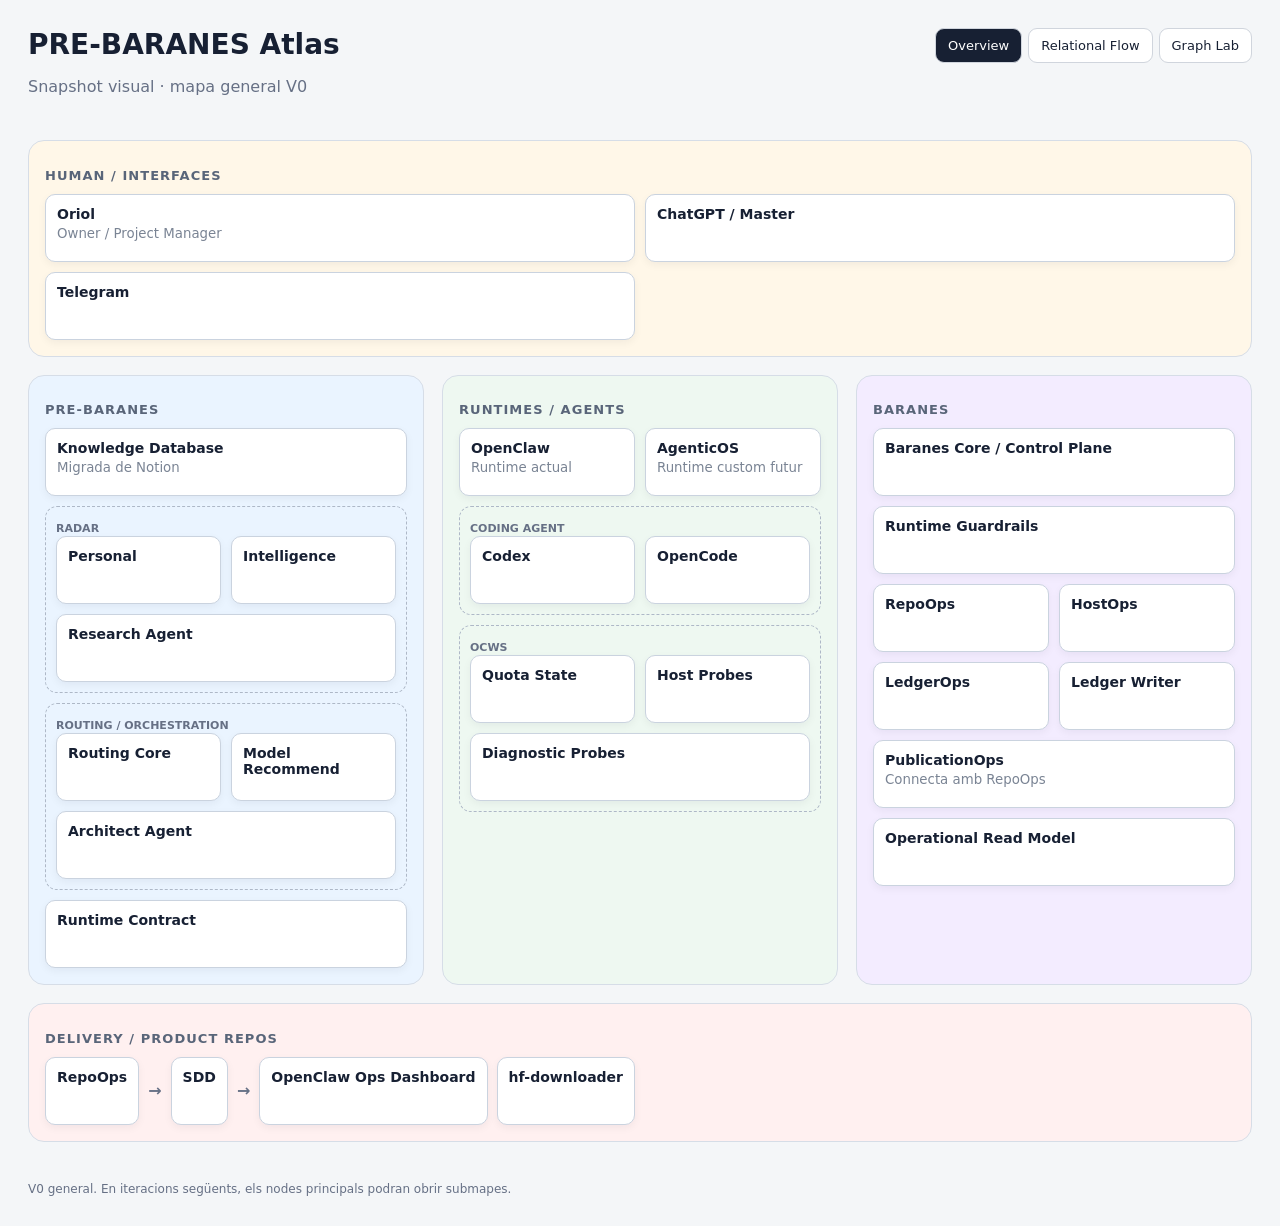
==== index.html @ bff76879 "Add Graph Lab navigation button" ====
<!doctype html><html lang="ca"><head><meta charset="utf-8"><meta name="viewport" content="width=device-width,initial-scale=1"><title>PRE-BARANES Atlas</title><style>body{margin:0;background:#f4f6f8;color:#172033;font-family:system-ui,-apple-system,Segoe UI,sans-serif}header,main,footer{max-width:1400px;margin:auto}header{padding:28px 28px 12px;display:flex;justify-content:space-between;gap:16px}h1{margin:0;font-size:28px}header p,footer{color:#667085}.nav a{display:inline-block;padding:9px 12px;border:1px solid #d0d5dd;border-radius:9px;text-decoration:none;color:#172033;background:#fff;font-size:13px;margin-left:6px}.nav .active{background:#172033;color:#fff}.map{padding:16px 28px 40px;display:grid;grid-template-columns:1fr 1fr 1fr;gap:18px;min-width:1100px}.zone{border:1px solid #d6dde7;border-radius:16px;padding:16px;background:#fff}.zone h2{font-size:13px;letter-spacing:.08em;color:#596579}.human,.products{grid-column:1/4}.pre{background:#eaf4ff}.runtime{background:#eef8f1}.baranes{background:#f3ecff}.human{background:#fff7e8}.products{background:#fff0f0}.grid{display:grid;grid-template-columns:repeat(2,1fr);gap:10px}.node{background:#fff;border:1px solid #cad3df;border-radius:10px;padding:11px;min-height:44px;box-shadow:0 3px 9px #1018280d}.node b{display:block;font-size:14px}.node small{display:block;color:#7a8494;margin-top:4px}.wide{grid-column:1/3}.group{border:1px dashed #aeb8c7;border-radius:12px;padding:10px}.group>strong{font-size:11px;color:#667085;text-transform:uppercase}.flow{display:flex;gap:9px;align-items:center;flex-wrap:wrap}.arrow{color:#667085;font-weight:700}footer{padding:0 28px 30px;font-size:12px}@media(max-width:1150px){main{overflow-x:auto}}</style></head><body><header><div><h1>PRE-BARANES Atlas</h1><p>Snapshot visual · mapa general V0</p></div><div class="nav"><a class="active" href="index.html">Overview</a><a href="flow.html">Relational Flow</a><a href="react-flow-test.html">Graph Lab</a></div></header><main><section class="map"><div class="zone human"><h2>HUMAN / INTERFACES</h2><div class="grid"><div class="node"><b>Oriol</b><small>Owner / Project Manager</small></div><div class="node"><b>ChatGPT / Master</b></div><div class="node"><b>Telegram</b></div></div></div><div class="zone pre"><h2>PRE-BARANES</h2><div class="grid"><div class="node wide"><b>Knowledge Database</b><small>Migrada de Notion</small></div><div class="group wide"><strong>Radar</strong><div class="grid"><div class="node"><b>Personal</b></div><div class="node"><b>Intelligence</b></div><div class="node wide"><b>Research Agent</b></div></div></div><div class="group wide"><strong>Routing / Orchestration</strong><div class="grid"><div class="node"><b>Routing Core</b></div><div class="node"><b>Model Recommend</b></div><div class="node wide"><b>Architect Agent</b></div></div></div><div class="node wide"><b>Runtime Contract</b></div></div></div><div class="zone runtime"><h2>RUNTIMES / AGENTS</h2><div class="grid"><div class="node"><b>OpenClaw</b><small>Runtime actual</small></div><div class="node"><b>AgenticOS</b><small>Runtime custom futur</small></div><div class="group wide"><strong>Coding Agent</strong><div class="grid"><div class="node"><b>Codex</b></div><div class="node"><b>OpenCode</b></div></div></div><div class="group wide"><strong>OCWS</strong><div class="grid"><div class="node"><b>Quota State</b></div><div class="node"><b>Host Probes</b></div><div class="node wide"><b>Diagnostic Probes</b></div></div></div></div></div><div class="zone baranes"><h2>BARANES</h2><div class="grid"><div class="node wide"><b>Baranes Core / Control Plane</b></div><div class="node wide"><b>Runtime Guardrails</b></div><div class="node"><b>RepoOps</b></div><div class="node"><b>HostOps</b></div><div class="node"><b>LedgerOps</b></div><div class="node"><b>Ledger Writer</b></div><div class="node wide"><b>PublicationOps</b><small>Connecta amb RepoOps</small></div><div class="node wide"><b>Operational Read Model</b></div></div></div><div class="zone products"><h2>DELIVERY / PRODUCT REPOS</h2><div class="flow"><div class="node"><b>RepoOps</b></div><span class="arrow">→</span><div class="node"><b>SDD</b></div><span class="arrow">→</span><div class="node"><b>OpenClaw Ops Dashboard</b></div><div class="node"><b>hf-downloader</b></div></div></div></section></main><footer>V0 general. En iteracions següents, els nodes principals podran obrir submapes.</footer></body></html>
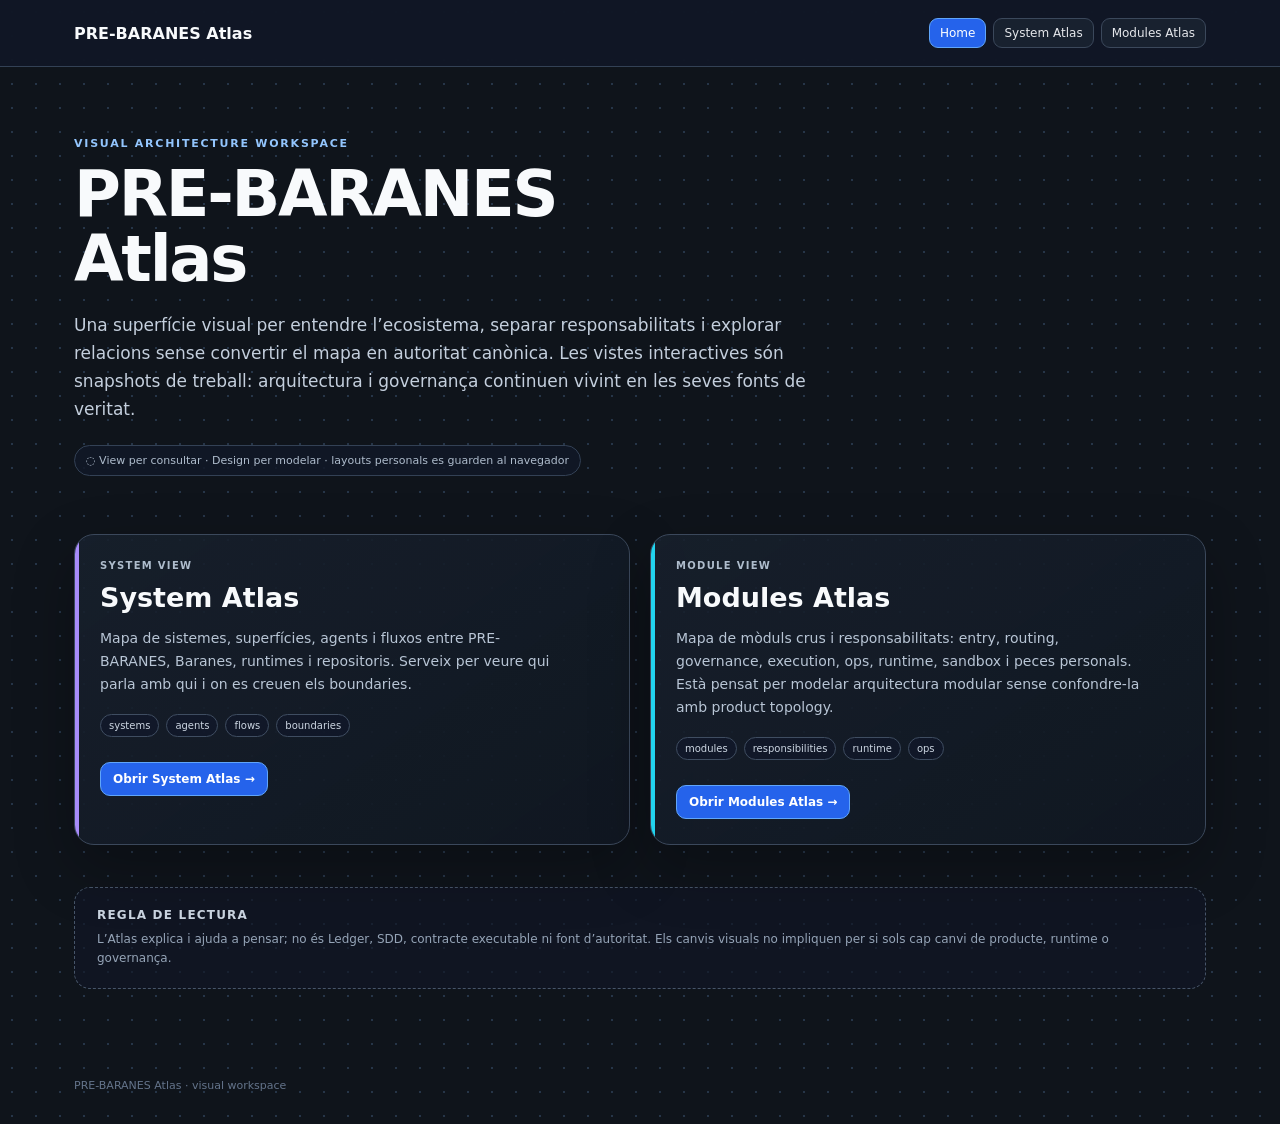
==== commit 22900e74: "Replace stale overview with Atlas landing" ====
--- a/index.html
+++ b/index.html
@@ -1 +1,29 @@
-<!doctype html><html lang="ca"><head><meta charset="utf-8"><meta name="viewport" content="width=device-width,initial-scale=1"><title>PRE-BARANES Atlas</title><style>body{margin:0;background:#f4f6f8;color:#172033;font-family:system-ui,-apple-system,Segoe UI,sans-serif}header,main,footer{max-width:1400px;margin:auto}header{padding:28px 28px 12px;display:flex;justify-content:space-between;gap:16px}h1{margin:0;font-size:28px}header p,footer{color:#667085}.nav a{display:inline-block;padding:9px 12px;border:1px solid #d0d5dd;border-radius:9px;text-decoration:none;color:#172033;background:#fff;font-size:13px;margin-left:6px}.nav .active{background:#172033;color:#fff}.map{padding:16px 28px 40px;display:grid;grid-template-columns:1fr 1fr 1fr;gap:18px;min-width:1100px}.zone{border:1px solid #d6dde7;border-radius:16px;padding:16px;background:#fff}.zone h2{font-size:13px;letter-spacing:.08em;color:#596579}.human,.products{grid-column:1/4}.pre{background:#eaf4ff}.runtime{background:#eef8f1}.baranes{background:#f3ecff}.human{background:#fff7e8}.products{background:#fff0f0}.grid{display:grid;grid-template-columns:repeat(2,1fr);gap:10px}.node{background:#fff;border:1px solid #cad3df;border-radius:10px;padding:11px;min-height:44px;box-shadow:0 3px 9px #1018280d}.node b{display:block;font-size:14px}.node small{display:block;color:#7a8494;margin-top:4px}.wide{grid-column:1/3}.group{border:1px dashed #aeb8c7;border-radius:12px;padding:10px}.group>strong{font-size:11px;color:#667085;text-transform:uppercase}.flow{display:flex;gap:9px;align-items:center;flex-wrap:wrap}.arrow{color:#667085;font-weight:700}footer{padding:0 28px 30px;font-size:12px}@media(max-width:1150px){main{overflow-x:auto}}</style></head><body><header><div><h1>PRE-BARANES Atlas</h1><p>Snapshot visual · mapa general V0</p></div><div class="nav"><a class="active" href="index.html">Overview</a><a href="flow.html">Relational Flow</a><a href="react-flow-test.html">Graph Lab</a></div></header><main><section class="map"><div class="zone human"><h2>HUMAN / INTERFACES</h2><div class="grid"><div class="node"><b>Oriol</b><small>Owner / Project Manager</small></div><div class="node"><b>ChatGPT / Master</b></div><div class="node"><b>Telegram</b></div></div></div><div class="zone pre"><h2>PRE-BARANES</h2><div class="grid"><div class="node wide"><b>Knowledge Database</b><small>Migrada de Notion</small></div><div class="group wide"><strong>Radar</strong><div class="grid"><div class="node"><b>Personal</b></div><div class="node"><b>Intelligence</b></div><div class="node wide"><b>Research Agent</b></div></div></div><div class="group wide"><strong>Routing / Orchestration</strong><div class="grid"><div class="node"><b>Routing Core</b></div><div class="node"><b>Model Recommend</b></div><div class="node wide"><b>Architect Agent</b></div></div></div><div class="node wide"><b>Runtime Contract</b></div></div></div><div class="zone runtime"><h2>RUNTIMES / AGENTS</h2><div class="grid"><div class="node"><b>OpenClaw</b><small>Runtime actual</small></div><div class="node"><b>AgenticOS</b><small>Runtime custom futur</small></div><div class="group wide"><strong>Coding Agent</strong><div class="grid"><div class="node"><b>Codex</b></div><div class="node"><b>OpenCode</b></div></div></div><div class="group wide"><strong>OCWS</strong><div class="grid"><div class="node"><b>Quota State</b></div><div class="node"><b>Host Probes</b></div><div class="node wide"><b>Diagnostic Probes</b></div></div></div></div></div><div class="zone baranes"><h2>BARANES</h2><div class="grid"><div class="node wide"><b>Baranes Core / Control Plane</b></div><div class="node wide"><b>Runtime Guardrails</b></div><div class="node"><b>RepoOps</b></div><div class="node"><b>HostOps</b></div><div class="node"><b>LedgerOps</b></div><div class="node"><b>Ledger Writer</b></div><div class="node wide"><b>PublicationOps</b><small>Connecta amb RepoOps</small></div><div class="node wide"><b>Operational Read Model</b></div></div></div><div class="zone products"><h2>DELIVERY / PRODUCT REPOS</h2><div class="flow"><div class="node"><b>RepoOps</b></div><span class="arrow">→</span><div class="node"><b>SDD</b></div><span class="arrow">→</span><div class="node"><b>OpenClaw Ops Dashboard</b></div><div class="node"><b>hf-downloader</b></div></div></div></section></main><footer>V0 general. En iteracions següents, els nodes principals podran obrir submapes.</footer></body></html>+<!doctype html>
+<html lang="ca">
+<head>
+<meta charset="utf-8">
+<meta name="viewport" content="width=device-width,initial-scale=1">
+<title>PRE-BARANES Atlas</title>
+<style>
+:root{color-scheme:dark;--bg:#0f141b;--panel:#111827;--line:#334155;--text:#f8fafc;--muted:#9fb0c4;--blue:#60a5fa;--cyan:#22d3ee;--violet:#a78bfa}
+*{box-sizing:border-box}html,body{margin:0;min-height:100%;background:var(--bg);color:var(--text);font-family:Inter,system-ui,-apple-system,Segoe UI,sans-serif}body{background-image:radial-gradient(#263548 1px,transparent 1px);background-size:24px 24px}
+.top{border-bottom:1px solid var(--line);background:#111827e8;backdrop-filter:blur(12px)}.topin{max-width:1180px;margin:auto;padding:18px 24px;display:flex;align-items:center;justify-content:space-between;gap:18px}.brand{font-size:16px;font-weight:800}.nav{display:flex;gap:7px;flex-wrap:wrap}.nav a{font-size:12px;text-decoration:none;color:#e5e7eb;background:#18212f;border:1px solid #3b485b;border-radius:9px;padding:7px 10px}.nav a.active{background:#2563eb;color:#fff;border-color:#60a5fa}
+main{max-width:1180px;margin:auto;padding:70px 24px 90px}.eyebrow{font-size:11px;letter-spacing:.16em;font-weight:800;color:#93c5fd}.hero h1{font-size:clamp(34px,6vw,64px);line-height:1.02;margin:12px 0 18px;letter-spacing:-.035em}.hero p{max-width:760px;font-size:17px;line-height:1.65;color:#c4cfdd;margin:0}.note{margin-top:22px;display:inline-flex;gap:8px;align-items:center;padding:8px 11px;border:1px solid #334155;border-radius:999px;background:#111827d9;color:#aebccc;font-size:11px}
+.views{display:grid;grid-template-columns:repeat(2,minmax(0,1fr));gap:20px;margin-top:58px}.card{position:relative;min-height:280px;padding:25px;border:1px solid #3b485b;border-radius:20px;background:linear-gradient(145deg,#17202ddd,#101721ee);box-shadow:0 22px 60px #0004;overflow:hidden}.card:before{content:"";position:absolute;inset:0 auto 0 0;width:4px;background:var(--accent)}.card.system{--accent:var(--violet)}.card.modules{--accent:var(--cyan)}.kind{font-size:10px;letter-spacing:.13em;font-weight:800;color:#aebccc}.card h2{font-size:27px;margin:11px 0 10px}.card p{font-size:14px;line-height:1.65;color:#b8c5d5;max-width:470px}.chips{display:flex;gap:7px;flex-wrap:wrap;margin-top:18px}.chip{font-size:10px;color:#cbd5e1;border:1px solid #3f4d61;border-radius:999px;padding:5px 8px;background:#0f172a99}.open{display:inline-block;margin-top:25px;padding:9px 12px;border-radius:10px;background:#2563eb;border:1px solid #60a5fa;color:#fff;text-decoration:none;font-size:12px;font-weight:750}
+.rule{margin-top:42px;padding:20px 22px;border:1px dashed #475569;border-radius:16px;background:#111827a8}.rule h3{font-size:12px;letter-spacing:.1em;text-transform:uppercase;margin:0 0 8px;color:#cbd5e1}.rule p{margin:0;color:#95a4b7;font-size:12px;line-height:1.6}
+footer{max-width:1180px;margin:auto;padding:0 24px 32px;color:#64748b;font-size:11px}@media(max-width:780px){.topin{align-items:flex-start;flex-direction:column}.views{grid-template-columns:1fr}main{padding-top:46px}}
+</style>
+</head>
+<body>
+<header class="top"><div class="topin"><div class="brand">PRE-BARANES Atlas</div><nav class="nav"><a class="active" href="./index.html">Home</a><a href="./react-flow-test.html">System Atlas</a><a href="./modules-atlas.html">Modules Atlas</a></nav></div></header>
+<main>
+<section class="hero"><div class="eyebrow">VISUAL ARCHITECTURE WORKSPACE</div><h1>PRE-BARANES<br>Atlas</h1><p>Una superfície visual per entendre l’ecosistema, separar responsabilitats i explorar relacions sense convertir el mapa en autoritat canònica. Les vistes interactives són snapshots de treball: arquitectura i governança continuen vivint en les seves fonts de veritat.</p><div class="note">◌ View per consultar · Design per modelar · layouts personals es guarden al navegador</div></section>
+<section class="views">
+<article class="card system"><div class="kind">SYSTEM VIEW</div><h2>System Atlas</h2><p>Mapa de sistemes, superfícies, agents i fluxos entre PRE-BARANES, Baranes, runtimes i repositoris. Serveix per veure qui parla amb qui i on es creuen els boundaries.</p><div class="chips"><span class="chip">systems</span><span class="chip">agents</span><span class="chip">flows</span><span class="chip">boundaries</span></div><a class="open" href="./react-flow-test.html">Obrir System Atlas →</a></article>
+<article class="card modules"><div class="kind">MODULE VIEW</div><h2>Modules Atlas</h2><p>Mapa de mòduls crus i responsabilitats: entry, routing, governance, execution, ops, runtime, sandbox i peces personals. Està pensat per modelar arquitectura modular sense confondre-la amb product topology.</p><div class="chips"><span class="chip">modules</span><span class="chip">responsibilities</span><span class="chip">runtime</span><span class="chip">ops</span></div><a class="open" href="./modules-atlas.html">Obrir Modules Atlas →</a></article>
+</section>
+<section class="rule"><h3>Regla de lectura</h3><p>L’Atlas explica i ajuda a pensar; no és Ledger, SDD, contracte executable ni font d’autoritat. Els canvis visuals no impliquen per si sols cap canvi de producte, runtime o governança.</p></section>
+</main>
+<footer>PRE-BARANES Atlas · visual workspace</footer>
+</body>
+</html>
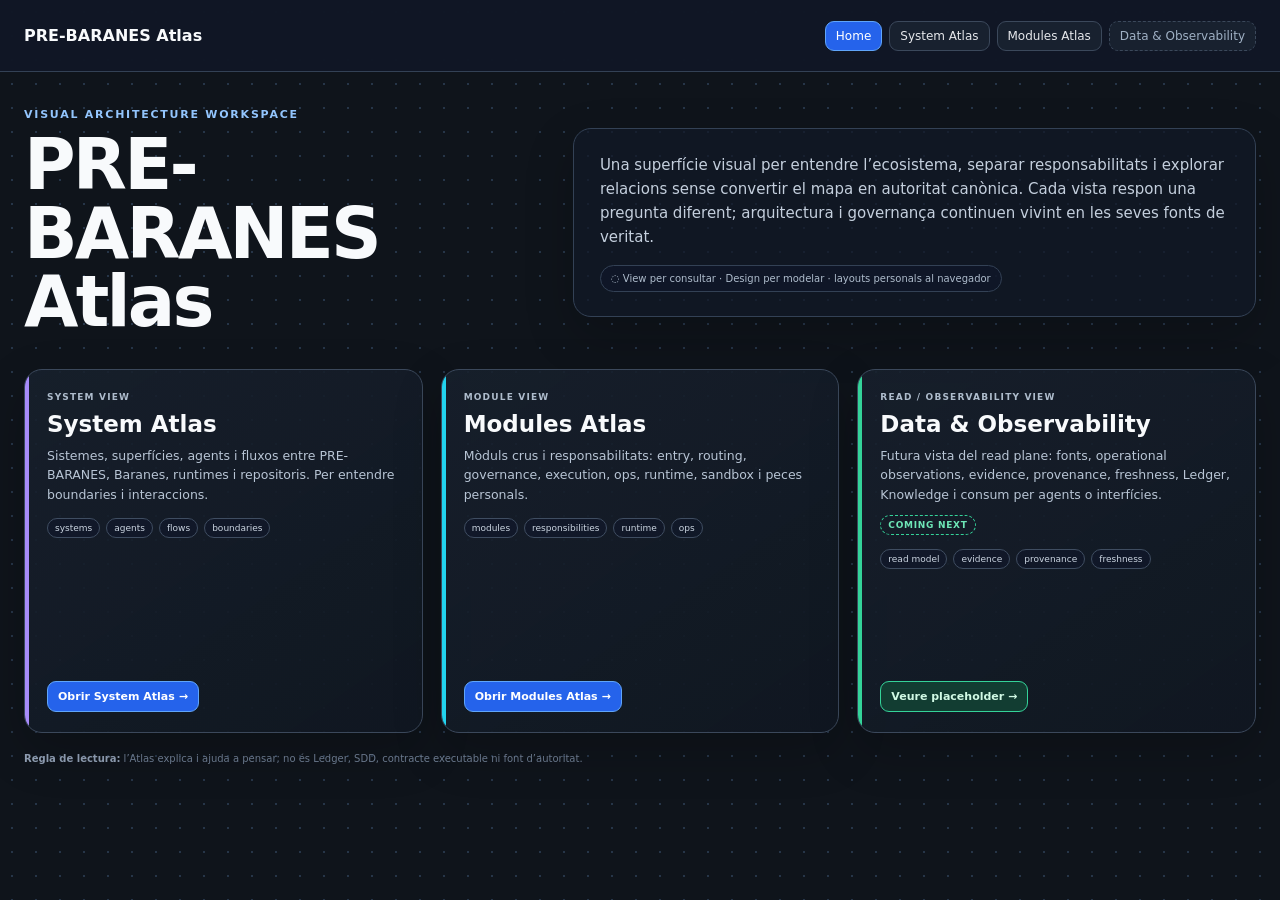
==== commit f3040fb4: "Compact Atlas home and add data observability placeholder" ====
--- a/index.html
+++ b/index.html
@@ -5,25 +5,25 @@
 <meta name="viewport" content="width=device-width,initial-scale=1">
 <title>PRE-BARANES Atlas</title>
 <style>
-:root{color-scheme:dark;--bg:#0f141b;--panel:#111827;--line:#334155;--text:#f8fafc;--muted:#9fb0c4;--blue:#60a5fa;--cyan:#22d3ee;--violet:#a78bfa}
+:root{color-scheme:dark;--bg:#0f141b;--line:#334155;--text:#f8fafc;--muted:#9fb0c4;--cyan:#22d3ee;--violet:#a78bfa;--green:#34d399}
 *{box-sizing:border-box}html,body{margin:0;min-height:100%;background:var(--bg);color:var(--text);font-family:Inter,system-ui,-apple-system,Segoe UI,sans-serif}body{background-image:radial-gradient(#263548 1px,transparent 1px);background-size:24px 24px}
-.top{border-bottom:1px solid var(--line);background:#111827e8;backdrop-filter:blur(12px)}.topin{max-width:1180px;margin:auto;padding:18px 24px;display:flex;align-items:center;justify-content:space-between;gap:18px}.brand{font-size:16px;font-weight:800}.nav{display:flex;gap:7px;flex-wrap:wrap}.nav a{font-size:12px;text-decoration:none;color:#e5e7eb;background:#18212f;border:1px solid #3b485b;border-radius:9px;padding:7px 10px}.nav a.active{background:#2563eb;color:#fff;border-color:#60a5fa}
-main{max-width:1180px;margin:auto;padding:70px 24px 90px}.eyebrow{font-size:11px;letter-spacing:.16em;font-weight:800;color:#93c5fd}.hero h1{font-size:clamp(34px,6vw,64px);line-height:1.02;margin:12px 0 18px;letter-spacing:-.035em}.hero p{max-width:760px;font-size:17px;line-height:1.65;color:#c4cfdd;margin:0}.note{margin-top:22px;display:inline-flex;gap:8px;align-items:center;padding:8px 11px;border:1px solid #334155;border-radius:999px;background:#111827d9;color:#aebccc;font-size:11px}
-.views{display:grid;grid-template-columns:repeat(2,minmax(0,1fr));gap:20px;margin-top:58px}.card{position:relative;min-height:280px;padding:25px;border:1px solid #3b485b;border-radius:20px;background:linear-gradient(145deg,#17202ddd,#101721ee);box-shadow:0 22px 60px #0004;overflow:hidden}.card:before{content:"";position:absolute;inset:0 auto 0 0;width:4px;background:var(--accent)}.card.system{--accent:var(--violet)}.card.modules{--accent:var(--cyan)}.kind{font-size:10px;letter-spacing:.13em;font-weight:800;color:#aebccc}.card h2{font-size:27px;margin:11px 0 10px}.card p{font-size:14px;line-height:1.65;color:#b8c5d5;max-width:470px}.chips{display:flex;gap:7px;flex-wrap:wrap;margin-top:18px}.chip{font-size:10px;color:#cbd5e1;border:1px solid #3f4d61;border-radius:999px;padding:5px 8px;background:#0f172a99}.open{display:inline-block;margin-top:25px;padding:9px 12px;border-radius:10px;background:#2563eb;border:1px solid #60a5fa;color:#fff;text-decoration:none;font-size:12px;font-weight:750}
-.rule{margin-top:42px;padding:20px 22px;border:1px dashed #475569;border-radius:16px;background:#111827a8}.rule h3{font-size:12px;letter-spacing:.1em;text-transform:uppercase;margin:0 0 8px;color:#cbd5e1}.rule p{margin:0;color:#95a4b7;font-size:12px;line-height:1.6}
-footer{max-width:1180px;margin:auto;padding:0 24px 32px;color:#64748b;font-size:11px}@media(max-width:780px){.topin{align-items:flex-start;flex-direction:column}.views{grid-template-columns:1fr}main{padding-top:46px}}
+.top{height:72px;border-bottom:1px solid var(--line);background:#111827e8;backdrop-filter:blur(12px)}.topin{max-width:1420px;height:100%;margin:auto;padding:0 24px;display:flex;align-items:center;justify-content:space-between;gap:18px}.brand{font-size:16px;font-weight:800}.nav{display:flex;gap:7px;flex-wrap:wrap}.nav a{font-size:12px;text-decoration:none;color:#e5e7eb;background:#18212f;border:1px solid #3b485b;border-radius:9px;padding:7px 10px}.nav a.active{background:#2563eb;color:#fff;border-color:#60a5fa}.nav a.future{border-style:dashed;color:#9fb0c4}
+main{max-width:1420px;margin:auto;padding:28px 24px 24px;display:grid;grid-template-rows:auto minmax(0,1fr);gap:24px}.hero{display:grid;grid-template-columns:minmax(360px,.85fr) minmax(460px,1.15fr);gap:44px;align-items:center;min-height:245px}.eyebrow{font-size:11px;letter-spacing:.16em;font-weight:800;color:#93c5fd}.hero h1{font-size:clamp(44px,5.5vw,72px);line-height:.98;margin:10px 0 0;letter-spacing:-.04em}.intro{border:1px solid #334155;border-radius:18px;background:#111827b8;padding:24px 26px;box-shadow:0 18px 50px #0003}.intro p{font-size:15px;line-height:1.6;color:#c4cfdd;margin:0}.note{margin-top:16px;display:inline-flex;gap:8px;align-items:center;padding:7px 10px;border:1px solid #334155;border-radius:999px;background:#0f172a99;color:#aebccc;font-size:10px}
+.views{display:grid;grid-template-columns:repeat(3,minmax(0,1fr));gap:18px;min-height:0}.card{position:relative;min-height:0;padding:22px 22px 20px;border:1px solid #3b485b;border-radius:18px;background:linear-gradient(145deg,#17202ddd,#101721ee);box-shadow:0 18px 50px #0003;overflow:hidden;display:flex;flex-direction:column}.card:before{content:"";position:absolute;inset:0 auto 0 0;width:4px;background:var(--accent)}.card.system{--accent:var(--violet)}.card.modules{--accent:var(--cyan)}.card.data{--accent:var(--green)}.kind{font-size:9px;letter-spacing:.13em;font-weight:800;color:#aebccc}.card h2{font-size:23px;margin:9px 0}.card p{font-size:12.5px;line-height:1.55;color:#b8c5d5;margin:0}.chips{display:flex;gap:6px;flex-wrap:wrap;margin-top:14px}.chip{font-size:9px;color:#cbd5e1;border:1px solid #3f4d61;border-radius:999px;padding:4px 7px;background:#0f172a99}.open{display:inline-block;align-self:flex-start;margin-top:auto;padding:8px 10px;border-radius:9px;background:#2563eb;border:1px solid #60a5fa;color:#fff;text-decoration:none;font-size:11px;font-weight:750}.open.placeholder{background:#123d32;border-color:#34d399;color:#d1fae5}.coming{display:inline-flex;align-self:flex-start;margin-top:11px;padding:4px 7px;border-radius:999px;border:1px dashed #34d399;color:#6ee7b7;font-size:9px;letter-spacing:.08em;font-weight:800}.rule{grid-column:1/-1;font-size:10px;color:#718096;padding-top:2px}.rule b{color:#94a3b8}
+@media(min-width:960px) and (min-height:700px){html,body{height:100%;overflow:hidden}main{height:calc(100vh - 72px)}}
+@media(max-width:980px){.hero{grid-template-columns:1fr;gap:18px}.views{grid-template-columns:1fr}.top{height:auto}.topin{padding:14px 18px;align-items:flex-start;flex-direction:column}main{padding:32px 18px}.hero h1{font-size:48px}}
 </style>
 </head>
 <body>
-<header class="top"><div class="topin"><div class="brand">PRE-BARANES Atlas</div><nav class="nav"><a class="active" href="./index.html">Home</a><a href="./react-flow-test.html">System Atlas</a><a href="./modules-atlas.html">Modules Atlas</a></nav></div></header>
+<header class="top"><div class="topin"><div class="brand">PRE-BARANES Atlas</div><nav class="nav"><a class="active" href="./index.html">Home</a><a href="./react-flow-test.html">System Atlas</a><a href="./modules-atlas.html">Modules Atlas</a><a class="future" href="./data-observability.html">Data & Observability</a></nav></div></header>
 <main>
-<section class="hero"><div class="eyebrow">VISUAL ARCHITECTURE WORKSPACE</div><h1>PRE-BARANES<br>Atlas</h1><p>Una superfície visual per entendre l’ecosistema, separar responsabilitats i explorar relacions sense convertir el mapa en autoritat canònica. Les vistes interactives són snapshots de treball: arquitectura i governança continuen vivint en les seves fonts de veritat.</p><div class="note">◌ View per consultar · Design per modelar · layouts personals es guarden al navegador</div></section>
+<section class="hero"><div><div class="eyebrow">VISUAL ARCHITECTURE WORKSPACE</div><h1>PRE-BARANES<br>Atlas</h1></div><div class="intro"><p>Una superfície visual per entendre l’ecosistema, separar responsabilitats i explorar relacions sense convertir el mapa en autoritat canònica. Cada vista respon una pregunta diferent; arquitectura i governança continuen vivint en les seves fonts de veritat.</p><div class="note">◌ View per consultar · Design per modelar · layouts personals al navegador</div></div></section>
 <section class="views">
-<article class="card system"><div class="kind">SYSTEM VIEW</div><h2>System Atlas</h2><p>Mapa de sistemes, superfícies, agents i fluxos entre PRE-BARANES, Baranes, runtimes i repositoris. Serveix per veure qui parla amb qui i on es creuen els boundaries.</p><div class="chips"><span class="chip">systems</span><span class="chip">agents</span><span class="chip">flows</span><span class="chip">boundaries</span></div><a class="open" href="./react-flow-test.html">Obrir System Atlas →</a></article>
-<article class="card modules"><div class="kind">MODULE VIEW</div><h2>Modules Atlas</h2><p>Mapa de mòduls crus i responsabilitats: entry, routing, governance, execution, ops, runtime, sandbox i peces personals. Està pensat per modelar arquitectura modular sense confondre-la amb product topology.</p><div class="chips"><span class="chip">modules</span><span class="chip">responsibilities</span><span class="chip">runtime</span><span class="chip">ops</span></div><a class="open" href="./modules-atlas.html">Obrir Modules Atlas →</a></article>
+<article class="card system"><div class="kind">SYSTEM VIEW</div><h2>System Atlas</h2><p>Sistemes, superfícies, agents i fluxos entre PRE-BARANES, Baranes, runtimes i repositoris. Per entendre boundaries i interaccions.</p><div class="chips"><span class="chip">systems</span><span class="chip">agents</span><span class="chip">flows</span><span class="chip">boundaries</span></div><a class="open" href="./react-flow-test.html">Obrir System Atlas →</a></article>
+<article class="card modules"><div class="kind">MODULE VIEW</div><h2>Modules Atlas</h2><p>Mòduls crus i responsabilitats: entry, routing, governance, execution, ops, runtime, sandbox i peces personals.</p><div class="chips"><span class="chip">modules</span><span class="chip">responsibilities</span><span class="chip">runtime</span><span class="chip">ops</span></div><a class="open" href="./modules-atlas.html">Obrir Modules Atlas →</a></article>
+<article class="card data"><div class="kind">READ / OBSERVABILITY VIEW</div><h2>Data & Observability</h2><p>Futura vista del read plane: fonts, operational observations, evidence, provenance, freshness, Ledger, Knowledge i consum per agents o interfícies.</p><span class="coming">COMING NEXT</span><div class="chips"><span class="chip">read model</span><span class="chip">evidence</span><span class="chip">provenance</span><span class="chip">freshness</span></div><a class="open placeholder" href="./data-observability.html">Veure placeholder →</a></article>
+<div class="rule"><b>Regla de lectura:</b> l’Atlas explica i ajuda a pensar; no és Ledger, SDD, contracte executable ni font d’autoritat.</div>
 </section>
-<section class="rule"><h3>Regla de lectura</h3><p>L’Atlas explica i ajuda a pensar; no és Ledger, SDD, contracte executable ni font d’autoritat. Els canvis visuals no impliquen per si sols cap canvi de producte, runtime o governança.</p></section>
 </main>
-<footer>PRE-BARANES Atlas · visual workspace</footer>
 </body>
 </html>
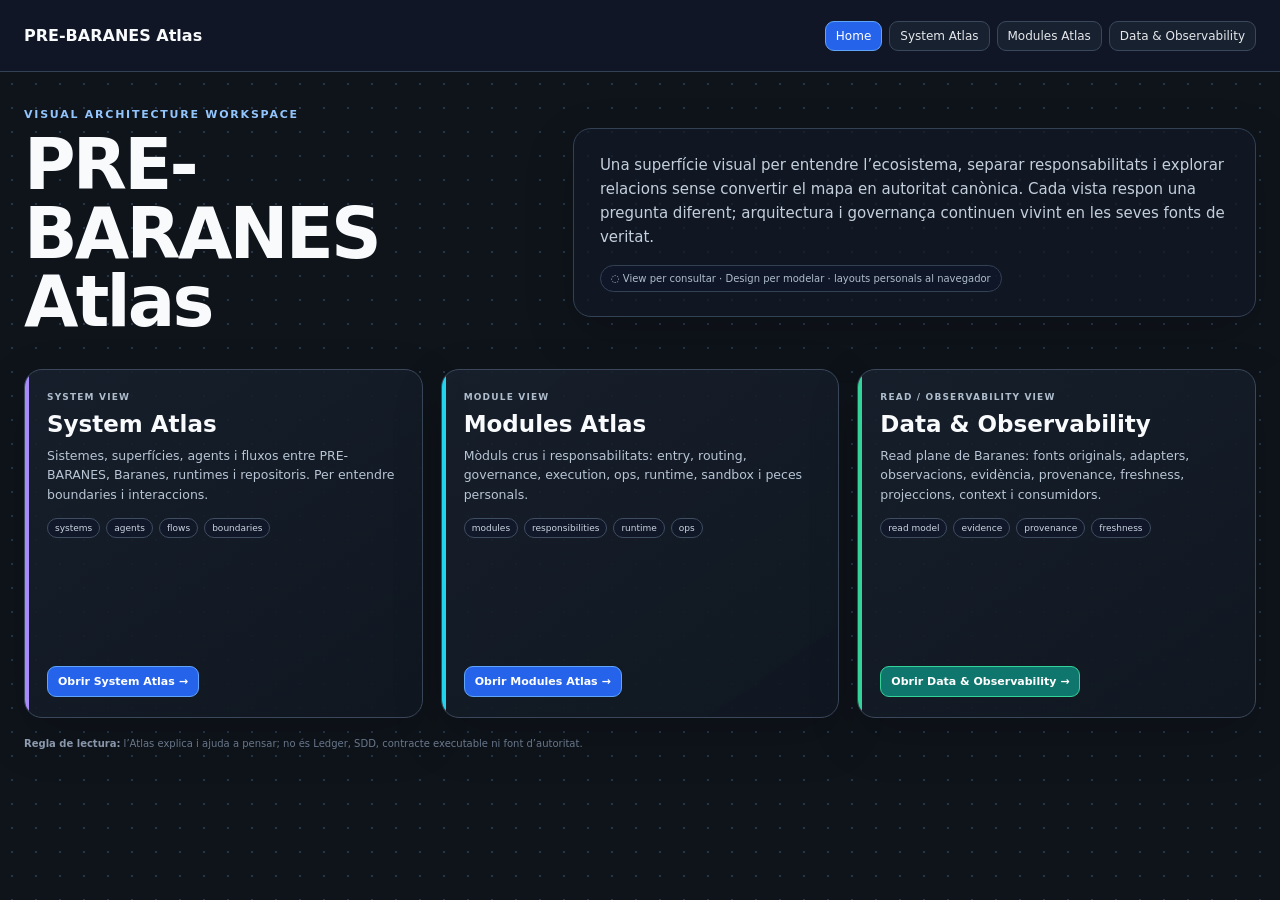
==== commit df9adec0: "Update Atlas home" ====
--- a/index.html
+++ b/index.html
@@ -7,21 +7,21 @@
 <style>
 :root{color-scheme:dark;--bg:#0f141b;--line:#334155;--text:#f8fafc;--muted:#9fb0c4;--cyan:#22d3ee;--violet:#a78bfa;--green:#34d399}
 *{box-sizing:border-box}html,body{margin:0;min-height:100%;background:var(--bg);color:var(--text);font-family:Inter,system-ui,-apple-system,Segoe UI,sans-serif}body{background-image:radial-gradient(#263548 1px,transparent 1px);background-size:24px 24px}
-.top{height:72px;border-bottom:1px solid var(--line);background:#111827e8;backdrop-filter:blur(12px)}.topin{max-width:1420px;height:100%;margin:auto;padding:0 24px;display:flex;align-items:center;justify-content:space-between;gap:18px}.brand{font-size:16px;font-weight:800}.nav{display:flex;gap:7px;flex-wrap:wrap}.nav a{font-size:12px;text-decoration:none;color:#e5e7eb;background:#18212f;border:1px solid #3b485b;border-radius:9px;padding:7px 10px}.nav a.active{background:#2563eb;color:#fff;border-color:#60a5fa}.nav a.future{border-style:dashed;color:#9fb0c4}
+.top{height:72px;border-bottom:1px solid var(--line);background:#111827e8;backdrop-filter:blur(12px)}.topin{max-width:1420px;height:100%;margin:auto;padding:0 24px;display:flex;align-items:center;justify-content:space-between;gap:18px}.brand{font-size:16px;font-weight:800}.nav{display:flex;gap:7px;flex-wrap:wrap}.nav a{font-size:12px;text-decoration:none;color:#e5e7eb;background:#18212f;border:1px solid #3b485b;border-radius:9px;padding:7px 10px}.nav a.active{background:#2563eb;color:#fff;border-color:#60a5fa}
 main{max-width:1420px;margin:auto;padding:28px 24px 24px;display:grid;grid-template-rows:auto minmax(0,1fr);gap:24px}.hero{display:grid;grid-template-columns:minmax(360px,.85fr) minmax(460px,1.15fr);gap:44px;align-items:center;min-height:245px}.eyebrow{font-size:11px;letter-spacing:.16em;font-weight:800;color:#93c5fd}.hero h1{font-size:clamp(44px,5.5vw,72px);line-height:.98;margin:10px 0 0;letter-spacing:-.04em}.intro{border:1px solid #334155;border-radius:18px;background:#111827b8;padding:24px 26px;box-shadow:0 18px 50px #0003}.intro p{font-size:15px;line-height:1.6;color:#c4cfdd;margin:0}.note{margin-top:16px;display:inline-flex;gap:8px;align-items:center;padding:7px 10px;border:1px solid #334155;border-radius:999px;background:#0f172a99;color:#aebccc;font-size:10px}
-.views{display:grid;grid-template-columns:repeat(3,minmax(0,1fr));gap:18px;min-height:0}.card{position:relative;min-height:0;padding:22px 22px 20px;border:1px solid #3b485b;border-radius:18px;background:linear-gradient(145deg,#17202ddd,#101721ee);box-shadow:0 18px 50px #0003;overflow:hidden;display:flex;flex-direction:column}.card:before{content:"";position:absolute;inset:0 auto 0 0;width:4px;background:var(--accent)}.card.system{--accent:var(--violet)}.card.modules{--accent:var(--cyan)}.card.data{--accent:var(--green)}.kind{font-size:9px;letter-spacing:.13em;font-weight:800;color:#aebccc}.card h2{font-size:23px;margin:9px 0}.card p{font-size:12.5px;line-height:1.55;color:#b8c5d5;margin:0}.chips{display:flex;gap:6px;flex-wrap:wrap;margin-top:14px}.chip{font-size:9px;color:#cbd5e1;border:1px solid #3f4d61;border-radius:999px;padding:4px 7px;background:#0f172a99}.open{display:inline-block;align-self:flex-start;margin-top:auto;padding:8px 10px;border-radius:9px;background:#2563eb;border:1px solid #60a5fa;color:#fff;text-decoration:none;font-size:11px;font-weight:750}.open.placeholder{background:#123d32;border-color:#34d399;color:#d1fae5}.coming{display:inline-flex;align-self:flex-start;margin-top:11px;padding:4px 7px;border-radius:999px;border:1px dashed #34d399;color:#6ee7b7;font-size:9px;letter-spacing:.08em;font-weight:800}.rule{grid-column:1/-1;font-size:10px;color:#718096;padding-top:2px}.rule b{color:#94a3b8}
+.views{display:grid;grid-template-columns:repeat(3,minmax(0,1fr));gap:18px;min-height:0}.card{position:relative;min-height:0;padding:22px 22px 20px;border:1px solid #3b485b;border-radius:18px;background:linear-gradient(145deg,#17202ddd,#101721ee);box-shadow:0 18px 50px #0003;overflow:hidden;display:flex;flex-direction:column}.card:before{content:"";position:absolute;inset:0 auto 0 0;width:4px;background:var(--accent)}.card.system{--accent:var(--violet)}.card.modules{--accent:var(--cyan)}.card.data{--accent:var(--green)}.kind{font-size:9px;letter-spacing:.13em;font-weight:800;color:#aebccc}.card h2{font-size:23px;margin:9px 0}.card p{font-size:12.5px;line-height:1.55;color:#b8c5d5;margin:0}.chips{display:flex;gap:6px;flex-wrap:wrap;margin-top:14px}.chip{font-size:9px;color:#cbd5e1;border:1px solid #3f4d61;border-radius:999px;padding:4px 7px;background:#0f172a99}.open{display:inline-block;align-self:flex-start;margin-top:auto;padding:8px 10px;border-radius:9px;background:#2563eb;border:1px solid #60a5fa;color:#fff;text-decoration:none;font-size:11px;font-weight:750}.card.data .open{background:#0f766e;border-color:#34d399}.rule{grid-column:1/-1;font-size:10px;color:#718096;padding-top:2px}.rule b{color:#94a3b8}
 @media(min-width:960px) and (min-height:700px){html,body{height:100%;overflow:hidden}main{height:calc(100vh - 72px)}}
 @media(max-width:980px){.hero{grid-template-columns:1fr;gap:18px}.views{grid-template-columns:1fr}.top{height:auto}.topin{padding:14px 18px;align-items:flex-start;flex-direction:column}main{padding:32px 18px}.hero h1{font-size:48px}}
 </style>
 </head>
 <body>
-<header class="top"><div class="topin"><div class="brand">PRE-BARANES Atlas</div><nav class="nav"><a class="active" href="./index.html">Home</a><a href="./react-flow-test.html">System Atlas</a><a href="./modules-atlas.html">Modules Atlas</a><a class="future" href="./data-observability.html">Data & Observability</a></nav></div></header>
+<header class="top"><div class="topin"><div class="brand">PRE-BARANES Atlas</div><nav class="nav"><a class="active" href="./index.html">Home</a><a href="./react-flow-test.html">System Atlas</a><a href="./modules-atlas.html">Modules Atlas</a><a href="./data-observability.html">Data & Observability</a></nav></div></header>
 <main>
 <section class="hero"><div><div class="eyebrow">VISUAL ARCHITECTURE WORKSPACE</div><h1>PRE-BARANES<br>Atlas</h1></div><div class="intro"><p>Una superfície visual per entendre l’ecosistema, separar responsabilitats i explorar relacions sense convertir el mapa en autoritat canònica. Cada vista respon una pregunta diferent; arquitectura i governança continuen vivint en les seves fonts de veritat.</p><div class="note">◌ View per consultar · Design per modelar · layouts personals al navegador</div></div></section>
 <section class="views">
 <article class="card system"><div class="kind">SYSTEM VIEW</div><h2>System Atlas</h2><p>Sistemes, superfícies, agents i fluxos entre PRE-BARANES, Baranes, runtimes i repositoris. Per entendre boundaries i interaccions.</p><div class="chips"><span class="chip">systems</span><span class="chip">agents</span><span class="chip">flows</span><span class="chip">boundaries</span></div><a class="open" href="./react-flow-test.html">Obrir System Atlas →</a></article>
 <article class="card modules"><div class="kind">MODULE VIEW</div><h2>Modules Atlas</h2><p>Mòduls crus i responsabilitats: entry, routing, governance, execution, ops, runtime, sandbox i peces personals.</p><div class="chips"><span class="chip">modules</span><span class="chip">responsibilities</span><span class="chip">runtime</span><span class="chip">ops</span></div><a class="open" href="./modules-atlas.html">Obrir Modules Atlas →</a></article>
-<article class="card data"><div class="kind">READ / OBSERVABILITY VIEW</div><h2>Data & Observability</h2><p>Futura vista del read plane: fonts, operational observations, evidence, provenance, freshness, Ledger, Knowledge i consum per agents o interfícies.</p><span class="coming">COMING NEXT</span><div class="chips"><span class="chip">read model</span><span class="chip">evidence</span><span class="chip">provenance</span><span class="chip">freshness</span></div><a class="open placeholder" href="./data-observability.html">Veure placeholder →</a></article>
+<article class="card data"><div class="kind">READ / OBSERVABILITY VIEW</div><h2>Data & Observability</h2><p>Read plane de Baranes: fonts originals, adapters, observacions, evidència, provenance, freshness, projeccions, context i consumidors.</p><div class="chips"><span class="chip">read model</span><span class="chip">evidence</span><span class="chip">provenance</span><span class="chip">freshness</span></div><a class="open" href="./data-observability.html">Obrir Data & Observability →</a></article>
 <div class="rule"><b>Regla de lectura:</b> l’Atlas explica i ajuda a pensar; no és Ledger, SDD, contracte executable ni font d’autoritat.</div>
 </section>
 </main>
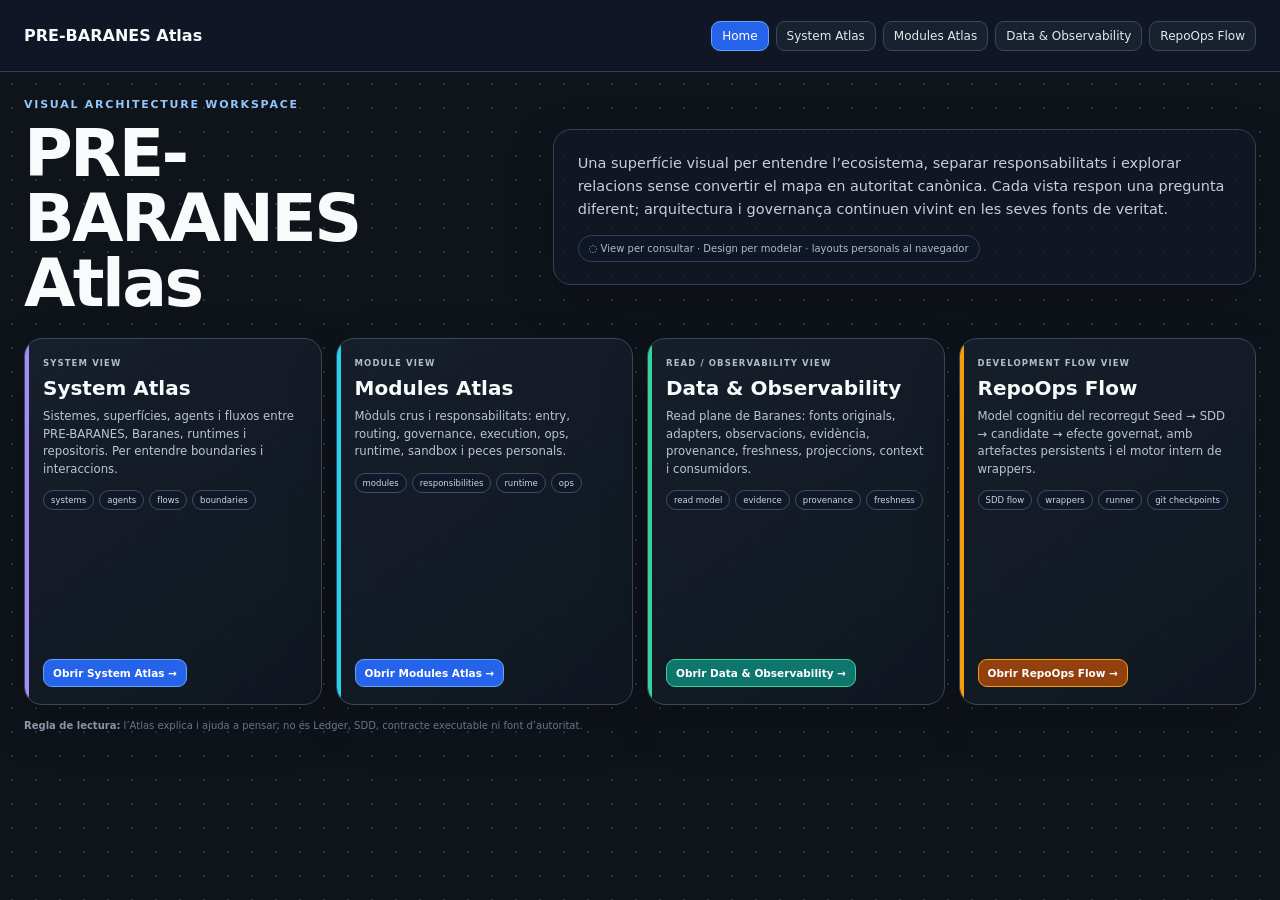
==== commit b94b1217: "Add RepoOps flow atlas to home" ====
--- a/index.html
+++ b/index.html
@@ -5,23 +5,25 @@
 <meta name="viewport" content="width=device-width,initial-scale=1">
 <title>PRE-BARANES Atlas</title>
 <style>
-:root{color-scheme:dark;--bg:#0f141b;--line:#334155;--text:#f8fafc;--muted:#9fb0c4;--cyan:#22d3ee;--violet:#a78bfa;--green:#34d399}
+:root{color-scheme:dark;--bg:#0f141b;--line:#334155;--text:#f8fafc;--muted:#9fb0c4;--cyan:#22d3ee;--violet:#a78bfa;--green:#34d399;--amber:#f59e0b}
 *{box-sizing:border-box}html,body{margin:0;min-height:100%;background:var(--bg);color:var(--text);font-family:Inter,system-ui,-apple-system,Segoe UI,sans-serif}body{background-image:radial-gradient(#263548 1px,transparent 1px);background-size:24px 24px}
 .top{height:72px;border-bottom:1px solid var(--line);background:#111827e8;backdrop-filter:blur(12px)}.topin{max-width:1420px;height:100%;margin:auto;padding:0 24px;display:flex;align-items:center;justify-content:space-between;gap:18px}.brand{font-size:16px;font-weight:800}.nav{display:flex;gap:7px;flex-wrap:wrap}.nav a{font-size:12px;text-decoration:none;color:#e5e7eb;background:#18212f;border:1px solid #3b485b;border-radius:9px;padding:7px 10px}.nav a.active{background:#2563eb;color:#fff;border-color:#60a5fa}
-main{max-width:1420px;margin:auto;padding:28px 24px 24px;display:grid;grid-template-rows:auto minmax(0,1fr);gap:24px}.hero{display:grid;grid-template-columns:minmax(360px,.85fr) minmax(460px,1.15fr);gap:44px;align-items:center;min-height:245px}.eyebrow{font-size:11px;letter-spacing:.16em;font-weight:800;color:#93c5fd}.hero h1{font-size:clamp(44px,5.5vw,72px);line-height:.98;margin:10px 0 0;letter-spacing:-.04em}.intro{border:1px solid #334155;border-radius:18px;background:#111827b8;padding:24px 26px;box-shadow:0 18px 50px #0003}.intro p{font-size:15px;line-height:1.6;color:#c4cfdd;margin:0}.note{margin-top:16px;display:inline-flex;gap:8px;align-items:center;padding:7px 10px;border:1px solid #334155;border-radius:999px;background:#0f172a99;color:#aebccc;font-size:10px}
-.views{display:grid;grid-template-columns:repeat(3,minmax(0,1fr));gap:18px;min-height:0}.card{position:relative;min-height:0;padding:22px 22px 20px;border:1px solid #3b485b;border-radius:18px;background:linear-gradient(145deg,#17202ddd,#101721ee);box-shadow:0 18px 50px #0003;overflow:hidden;display:flex;flex-direction:column}.card:before{content:"";position:absolute;inset:0 auto 0 0;width:4px;background:var(--accent)}.card.system{--accent:var(--violet)}.card.modules{--accent:var(--cyan)}.card.data{--accent:var(--green)}.kind{font-size:9px;letter-spacing:.13em;font-weight:800;color:#aebccc}.card h2{font-size:23px;margin:9px 0}.card p{font-size:12.5px;line-height:1.55;color:#b8c5d5;margin:0}.chips{display:flex;gap:6px;flex-wrap:wrap;margin-top:14px}.chip{font-size:9px;color:#cbd5e1;border:1px solid #3f4d61;border-radius:999px;padding:4px 7px;background:#0f172a99}.open{display:inline-block;align-self:flex-start;margin-top:auto;padding:8px 10px;border-radius:9px;background:#2563eb;border:1px solid #60a5fa;color:#fff;text-decoration:none;font-size:11px;font-weight:750}.card.data .open{background:#0f766e;border-color:#34d399}.rule{grid-column:1/-1;font-size:10px;color:#718096;padding-top:2px}.rule b{color:#94a3b8}
-@media(min-width:960px) and (min-height:700px){html,body{height:100%;overflow:hidden}main{height:calc(100vh - 72px)}}
+main{max-width:1420px;margin:auto;padding:24px 24px 20px;display:grid;grid-template-rows:auto minmax(0,1fr);gap:20px}.hero{display:grid;grid-template-columns:minmax(340px,.82fr) minmax(450px,1.18fr);gap:40px;align-items:center;min-height:222px}.eyebrow{font-size:11px;letter-spacing:.16em;font-weight:800;color:#93c5fd}.hero h1{font-size:clamp(42px,5.2vw,68px);line-height:.98;margin:10px 0 0;letter-spacing:-.04em}.intro{border:1px solid #334155;border-radius:18px;background:#111827b8;padding:22px 24px;box-shadow:0 18px 50px #0003}.intro p{font-size:14.5px;line-height:1.58;color:#c4cfdd;margin:0}.note{margin-top:14px;display:inline-flex;gap:8px;align-items:center;padding:7px 10px;border:1px solid #334155;border-radius:999px;background:#0f172a99;color:#aebccc;font-size:10px}
+.views{display:grid;grid-template-columns:repeat(4,minmax(0,1fr));gap:14px;min-height:0}.card{position:relative;min-height:0;padding:19px 18px 17px;border:1px solid #3b485b;border-radius:18px;background:linear-gradient(145deg,#17202ddd,#101721ee);box-shadow:0 18px 50px #0003;overflow:hidden;display:flex;flex-direction:column}.card:before{content:"";position:absolute;inset:0 auto 0 0;width:4px;background:var(--accent)}.card.system{--accent:var(--violet)}.card.modules{--accent:var(--cyan)}.card.data{--accent:var(--green)}.card.repoops{--accent:var(--amber)}.kind{font-size:8.5px;letter-spacing:.13em;font-weight:800;color:#aebccc}.card h2{font-size:20px;margin:8px 0}.card p{font-size:11.7px;line-height:1.5;color:#b8c5d5;margin:0}.chips{display:flex;gap:5px;flex-wrap:wrap;margin-top:12px}.chip{font-size:8.5px;color:#cbd5e1;border:1px solid #3f4d61;border-radius:999px;padding:4px 7px;background:#0f172a99}.open{display:inline-block;align-self:flex-start;margin-top:auto;padding:7px 9px;border-radius:9px;background:#2563eb;border:1px solid #60a5fa;color:#fff;text-decoration:none;font-size:10.5px;font-weight:750}.card.data .open{background:#0f766e;border-color:#34d399}.card.repoops .open{background:#92400e;border-color:#f59e0b}.rule{grid-column:1/-1;font-size:10px;color:#718096;padding-top:1px}.rule b{color:#94a3b8}
+@media(min-width:1180px) and (min-height:700px){html,body{height:100%;overflow:hidden}main{height:calc(100vh - 72px)}}
+@media(max-width:1179px){.views{grid-template-columns:repeat(2,minmax(0,1fr))}}
 @media(max-width:980px){.hero{grid-template-columns:1fr;gap:18px}.views{grid-template-columns:1fr}.top{height:auto}.topin{padding:14px 18px;align-items:flex-start;flex-direction:column}main{padding:32px 18px}.hero h1{font-size:48px}}
 </style>
 </head>
 <body>
-<header class="top"><div class="topin"><div class="brand">PRE-BARANES Atlas</div><nav class="nav"><a class="active" href="./index.html">Home</a><a href="./react-flow-test.html">System Atlas</a><a href="./modules-atlas.html">Modules Atlas</a><a href="./data-observability.html">Data & Observability</a></nav></div></header>
+<header class="top"><div class="topin"><div class="brand">PRE-BARANES Atlas</div><nav class="nav"><a class="active" href="./index.html">Home</a><a href="./react-flow-test.html">System Atlas</a><a href="./modules-atlas.html">Modules Atlas</a><a href="./data-observability.html">Data & Observability</a><a href="./repoops-flow.html">RepoOps Flow</a></nav></div></header>
 <main>
 <section class="hero"><div><div class="eyebrow">VISUAL ARCHITECTURE WORKSPACE</div><h1>PRE-BARANES<br>Atlas</h1></div><div class="intro"><p>Una superfície visual per entendre l’ecosistema, separar responsabilitats i explorar relacions sense convertir el mapa en autoritat canònica. Cada vista respon una pregunta diferent; arquitectura i governança continuen vivint en les seves fonts de veritat.</p><div class="note">◌ View per consultar · Design per modelar · layouts personals al navegador</div></div></section>
 <section class="views">
 <article class="card system"><div class="kind">SYSTEM VIEW</div><h2>System Atlas</h2><p>Sistemes, superfícies, agents i fluxos entre PRE-BARANES, Baranes, runtimes i repositoris. Per entendre boundaries i interaccions.</p><div class="chips"><span class="chip">systems</span><span class="chip">agents</span><span class="chip">flows</span><span class="chip">boundaries</span></div><a class="open" href="./react-flow-test.html">Obrir System Atlas →</a></article>
 <article class="card modules"><div class="kind">MODULE VIEW</div><h2>Modules Atlas</h2><p>Mòduls crus i responsabilitats: entry, routing, governance, execution, ops, runtime, sandbox i peces personals.</p><div class="chips"><span class="chip">modules</span><span class="chip">responsibilities</span><span class="chip">runtime</span><span class="chip">ops</span></div><a class="open" href="./modules-atlas.html">Obrir Modules Atlas →</a></article>
 <article class="card data"><div class="kind">READ / OBSERVABILITY VIEW</div><h2>Data & Observability</h2><p>Read plane de Baranes: fonts originals, adapters, observacions, evidència, provenance, freshness, projeccions, context i consumidors.</p><div class="chips"><span class="chip">read model</span><span class="chip">evidence</span><span class="chip">provenance</span><span class="chip">freshness</span></div><a class="open" href="./data-observability.html">Obrir Data & Observability →</a></article>
+<article class="card repoops"><div class="kind">DEVELOPMENT FLOW VIEW</div><h2>RepoOps Flow</h2><p>Model cognitiu del recorregut Seed → SDD → candidate → efecte governat, amb artefactes persistents i el motor intern de wrappers.</p><div class="chips"><span class="chip">SDD flow</span><span class="chip">wrappers</span><span class="chip">runner</span><span class="chip">git checkpoints</span></div><a class="open" href="./repoops-flow.html">Obrir RepoOps Flow →</a></article>
 <div class="rule"><b>Regla de lectura:</b> l’Atlas explica i ajuda a pensar; no és Ledger, SDD, contracte executable ni font d’autoritat.</div>
 </section>
 </main>
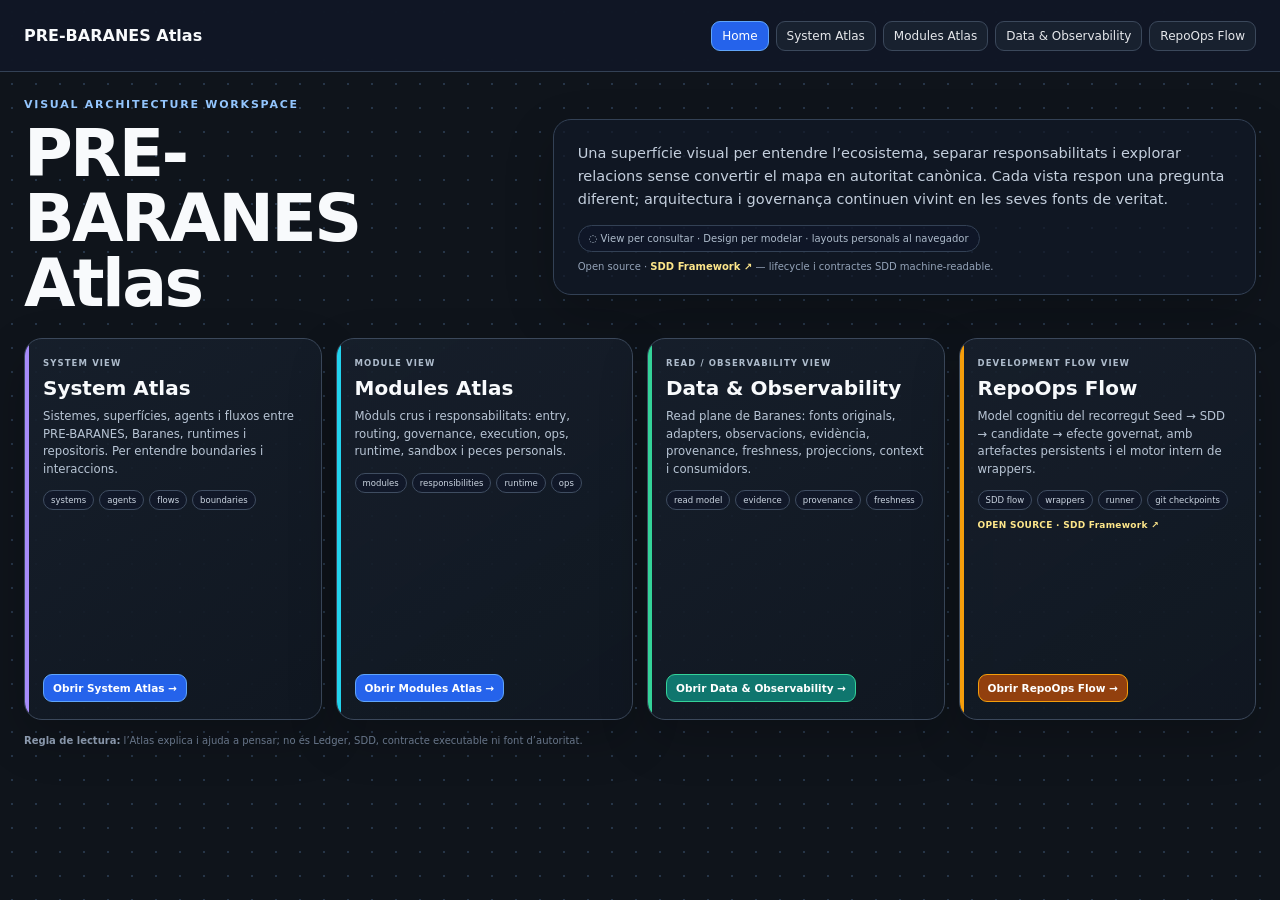
==== commit 031d3b08: "Expose open source SDD Framework" ====
--- a/index.html
+++ b/index.html
@@ -8,8 +8,8 @@
 :root{color-scheme:dark;--bg:#0f141b;--line:#334155;--text:#f8fafc;--muted:#9fb0c4;--cyan:#22d3ee;--violet:#a78bfa;--green:#34d399;--amber:#f59e0b}
 *{box-sizing:border-box}html,body{margin:0;min-height:100%;background:var(--bg);color:var(--text);font-family:Inter,system-ui,-apple-system,Segoe UI,sans-serif}body{background-image:radial-gradient(#263548 1px,transparent 1px);background-size:24px 24px}
 .top{height:72px;border-bottom:1px solid var(--line);background:#111827e8;backdrop-filter:blur(12px)}.topin{max-width:1420px;height:100%;margin:auto;padding:0 24px;display:flex;align-items:center;justify-content:space-between;gap:18px}.brand{font-size:16px;font-weight:800}.nav{display:flex;gap:7px;flex-wrap:wrap}.nav a{font-size:12px;text-decoration:none;color:#e5e7eb;background:#18212f;border:1px solid #3b485b;border-radius:9px;padding:7px 10px}.nav a.active{background:#2563eb;color:#fff;border-color:#60a5fa}
-main{max-width:1420px;margin:auto;padding:24px 24px 20px;display:grid;grid-template-rows:auto minmax(0,1fr);gap:20px}.hero{display:grid;grid-template-columns:minmax(340px,.82fr) minmax(450px,1.18fr);gap:40px;align-items:center;min-height:222px}.eyebrow{font-size:11px;letter-spacing:.16em;font-weight:800;color:#93c5fd}.hero h1{font-size:clamp(42px,5.2vw,68px);line-height:.98;margin:10px 0 0;letter-spacing:-.04em}.intro{border:1px solid #334155;border-radius:18px;background:#111827b8;padding:22px 24px;box-shadow:0 18px 50px #0003}.intro p{font-size:14.5px;line-height:1.58;color:#c4cfdd;margin:0}.note{margin-top:14px;display:inline-flex;gap:8px;align-items:center;padding:7px 10px;border:1px solid #334155;border-radius:999px;background:#0f172a99;color:#aebccc;font-size:10px}
-.views{display:grid;grid-template-columns:repeat(4,minmax(0,1fr));gap:14px;min-height:0}.card{position:relative;min-height:0;padding:19px 18px 17px;border:1px solid #3b485b;border-radius:18px;background:linear-gradient(145deg,#17202ddd,#101721ee);box-shadow:0 18px 50px #0003;overflow:hidden;display:flex;flex-direction:column}.card:before{content:"";position:absolute;inset:0 auto 0 0;width:4px;background:var(--accent)}.card.system{--accent:var(--violet)}.card.modules{--accent:var(--cyan)}.card.data{--accent:var(--green)}.card.repoops{--accent:var(--amber)}.kind{font-size:8.5px;letter-spacing:.13em;font-weight:800;color:#aebccc}.card h2{font-size:20px;margin:8px 0}.card p{font-size:11.7px;line-height:1.5;color:#b8c5d5;margin:0}.chips{display:flex;gap:5px;flex-wrap:wrap;margin-top:12px}.chip{font-size:8.5px;color:#cbd5e1;border:1px solid #3f4d61;border-radius:999px;padding:4px 7px;background:#0f172a99}.open{display:inline-block;align-self:flex-start;margin-top:auto;padding:7px 9px;border-radius:9px;background:#2563eb;border:1px solid #60a5fa;color:#fff;text-decoration:none;font-size:10.5px;font-weight:750}.card.data .open{background:#0f766e;border-color:#34d399}.card.repoops .open{background:#92400e;border-color:#f59e0b}.rule{grid-column:1/-1;font-size:10px;color:#718096;padding-top:1px}.rule b{color:#94a3b8}
+main{max-width:1420px;margin:auto;padding:24px 24px 20px;display:grid;grid-template-rows:auto minmax(0,1fr);gap:20px}.hero{display:grid;grid-template-columns:minmax(340px,.82fr) minmax(450px,1.18fr);gap:40px;align-items:center;min-height:222px}.eyebrow{font-size:11px;letter-spacing:.16em;font-weight:800;color:#93c5fd}.hero h1{font-size:clamp(42px,5.2vw,68px);line-height:.98;margin:10px 0 0;letter-spacing:-.04em}.intro{border:1px solid #334155;border-radius:18px;background:#111827b8;padding:22px 24px;box-shadow:0 18px 50px #0003}.intro p{font-size:14.5px;line-height:1.58;color:#c4cfdd;margin:0}.note{margin-top:14px;display:inline-flex;gap:8px;align-items:center;padding:7px 10px;border:1px solid #334155;border-radius:999px;background:#0f172a99;color:#aebccc;font-size:10px}.oss{margin-top:9px;font-size:10px;color:#94a3b8}.oss a{color:#fde68a;text-decoration:none;font-weight:800}.oss a:hover{text-decoration:underline}
+.views{display:grid;grid-template-columns:repeat(4,minmax(0,1fr));gap:14px;min-height:0}.card{position:relative;min-height:0;padding:19px 18px 17px;border:1px solid #3b485b;border-radius:18px;background:linear-gradient(145deg,#17202ddd,#101721ee);box-shadow:0 18px 50px #0003;overflow:hidden;display:flex;flex-direction:column}.card:before{content:"";position:absolute;inset:0 auto 0 0;width:4px;background:var(--accent)}.card.system{--accent:var(--violet)}.card.modules{--accent:var(--cyan)}.card.data{--accent:var(--green)}.card.repoops{--accent:var(--amber)}.kind{font-size:8.5px;letter-spacing:.13em;font-weight:800;color:#aebccc}.card h2{font-size:20px;margin:8px 0}.card p{font-size:11.7px;line-height:1.5;color:#b8c5d5;margin:0}.chips{display:flex;gap:5px;flex-wrap:wrap;margin-top:12px}.chip{font-size:8.5px;color:#cbd5e1;border:1px solid #3f4d61;border-radius:999px;padding:4px 7px;background:#0f172a99}.open{display:inline-block;align-self:flex-start;margin-top:auto;padding:7px 9px;border-radius:9px;background:#2563eb;border:1px solid #60a5fa;color:#fff;text-decoration:none;font-size:10.5px;font-weight:750}.card.data .open{background:#0f766e;border-color:#34d399}.card.repoops .open{background:#92400e;border-color:#f59e0b}.oss-card{display:inline-block;margin:10px 0 9px;color:#fde68a;text-decoration:none;font-size:9px;font-weight:800;letter-spacing:.03em}.oss-card:hover{text-decoration:underline}.rule{grid-column:1/-1;font-size:10px;color:#718096;padding-top:1px}.rule b{color:#94a3b8}
 @media(min-width:1180px) and (min-height:700px){html,body{height:100%;overflow:hidden}main{height:calc(100vh - 72px)}}
 @media(max-width:1179px){.views{grid-template-columns:repeat(2,minmax(0,1fr))}}
 @media(max-width:980px){.hero{grid-template-columns:1fr;gap:18px}.views{grid-template-columns:1fr}.top{height:auto}.topin{padding:14px 18px;align-items:flex-start;flex-direction:column}main{padding:32px 18px}.hero h1{font-size:48px}}
@@ -18,12 +18,12 @@
 <body>
 <header class="top"><div class="topin"><div class="brand">PRE-BARANES Atlas</div><nav class="nav"><a class="active" href="./index.html">Home</a><a href="./react-flow-test.html">System Atlas</a><a href="./modules-atlas.html">Modules Atlas</a><a href="./data-observability.html">Data & Observability</a><a href="./repoops-flow.html">RepoOps Flow</a></nav></div></header>
 <main>
-<section class="hero"><div><div class="eyebrow">VISUAL ARCHITECTURE WORKSPACE</div><h1>PRE-BARANES<br>Atlas</h1></div><div class="intro"><p>Una superfície visual per entendre l’ecosistema, separar responsabilitats i explorar relacions sense convertir el mapa en autoritat canònica. Cada vista respon una pregunta diferent; arquitectura i governança continuen vivint en les seves fonts de veritat.</p><div class="note">◌ View per consultar · Design per modelar · layouts personals al navegador</div></div></section>
+<section class="hero"><div><div class="eyebrow">VISUAL ARCHITECTURE WORKSPACE</div><h1>PRE-BARANES<br>Atlas</h1></div><div class="intro"><p>Una superfície visual per entendre l’ecosistema, separar responsabilitats i explorar relacions sense convertir el mapa en autoritat canònica. Cada vista respon una pregunta diferent; arquitectura i governança continuen vivint en les seves fonts de veritat.</p><div class="note">◌ View per consultar · Design per modelar · layouts personals al navegador</div><div class="oss">Open source · <a href="https://github.com/CollSalvia-Org/sdd-framework" target="_blank" rel="noopener noreferrer">SDD Framework ↗</a> — lifecycle i contractes SDD machine-readable.</div></div></section>
 <section class="views">
 <article class="card system"><div class="kind">SYSTEM VIEW</div><h2>System Atlas</h2><p>Sistemes, superfícies, agents i fluxos entre PRE-BARANES, Baranes, runtimes i repositoris. Per entendre boundaries i interaccions.</p><div class="chips"><span class="chip">systems</span><span class="chip">agents</span><span class="chip">flows</span><span class="chip">boundaries</span></div><a class="open" href="./react-flow-test.html">Obrir System Atlas →</a></article>
 <article class="card modules"><div class="kind">MODULE VIEW</div><h2>Modules Atlas</h2><p>Mòduls crus i responsabilitats: entry, routing, governance, execution, ops, runtime, sandbox i peces personals.</p><div class="chips"><span class="chip">modules</span><span class="chip">responsibilities</span><span class="chip">runtime</span><span class="chip">ops</span></div><a class="open" href="./modules-atlas.html">Obrir Modules Atlas →</a></article>
 <article class="card data"><div class="kind">READ / OBSERVABILITY VIEW</div><h2>Data & Observability</h2><p>Read plane de Baranes: fonts originals, adapters, observacions, evidència, provenance, freshness, projeccions, context i consumidors.</p><div class="chips"><span class="chip">read model</span><span class="chip">evidence</span><span class="chip">provenance</span><span class="chip">freshness</span></div><a class="open" href="./data-observability.html">Obrir Data & Observability →</a></article>
-<article class="card repoops"><div class="kind">DEVELOPMENT FLOW VIEW</div><h2>RepoOps Flow</h2><p>Model cognitiu del recorregut Seed → SDD → candidate → efecte governat, amb artefactes persistents i el motor intern de wrappers.</p><div class="chips"><span class="chip">SDD flow</span><span class="chip">wrappers</span><span class="chip">runner</span><span class="chip">git checkpoints</span></div><a class="open" href="./repoops-flow.html">Obrir RepoOps Flow →</a></article>
+<article class="card repoops"><div class="kind">DEVELOPMENT FLOW VIEW</div><h2>RepoOps Flow</h2><p>Model cognitiu del recorregut Seed → SDD → candidate → efecte governat, amb artefactes persistents i el motor intern de wrappers.</p><div class="chips"><span class="chip">SDD flow</span><span class="chip">wrappers</span><span class="chip">runner</span><span class="chip">git checkpoints</span></div><a class="oss-card" href="https://github.com/CollSalvia-Org/sdd-framework" target="_blank" rel="noopener noreferrer">OPEN SOURCE · SDD Framework ↗</a><a class="open" href="./repoops-flow.html">Obrir RepoOps Flow →</a></article>
 <div class="rule"><b>Regla de lectura:</b> l’Atlas explica i ajuda a pensar; no és Ledger, SDD, contracte executable ni font d’autoritat.</div>
 </section>
 </main>
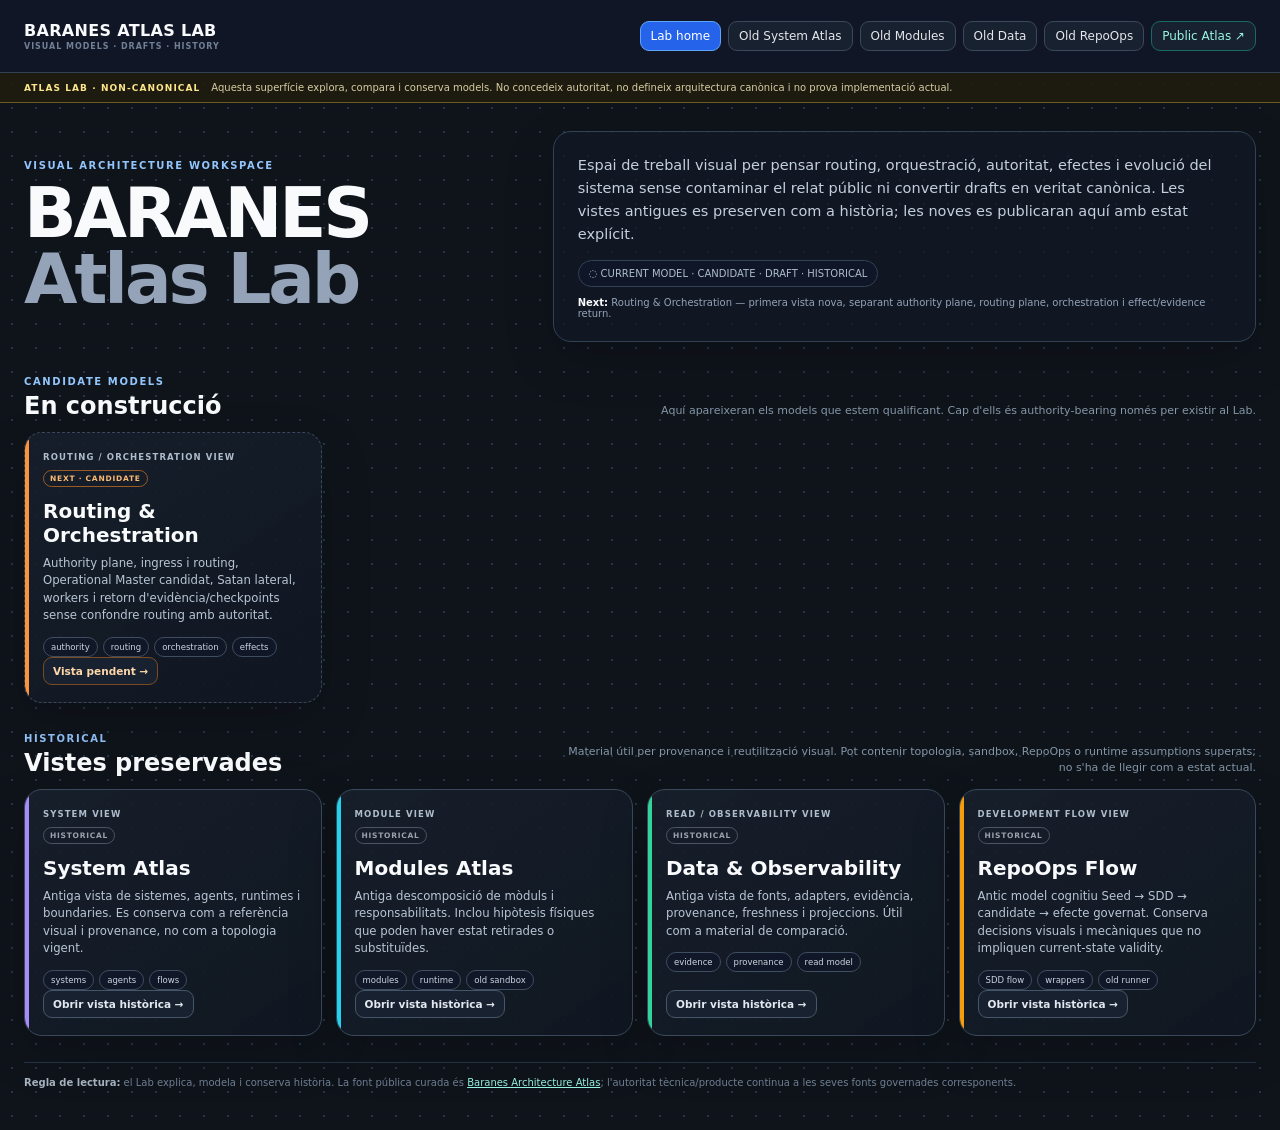
==== commit 69263f41: "Reframe Atlas as non-canonical Baranes lab" ====
--- a/index.html
+++ b/index.html
@@ -3,29 +3,44 @@
 <head>
 <meta charset="utf-8">
 <meta name="viewport" content="width=device-width,initial-scale=1">
-<title>PRE-BARANES Atlas</title>
+<title>BARANES Atlas Lab</title>
+<meta name="description" content="Non-canonical visual lab for Baranes architecture models, routing experiments, historical diagrams and public references.">
 <style>
-:root{color-scheme:dark;--bg:#0f141b;--line:#334155;--text:#f8fafc;--muted:#9fb0c4;--cyan:#22d3ee;--violet:#a78bfa;--green:#34d399;--amber:#f59e0b}
+:root{color-scheme:dark;--bg:#0f141b;--line:#334155;--text:#f8fafc;--muted:#9fb0c4;--cyan:#22d3ee;--violet:#a78bfa;--green:#34d399;--amber:#f59e0b;--red:#fb7185}
 *{box-sizing:border-box}html,body{margin:0;min-height:100%;background:var(--bg);color:var(--text);font-family:Inter,system-ui,-apple-system,Segoe UI,sans-serif}body{background-image:radial-gradient(#263548 1px,transparent 1px);background-size:24px 24px}
-.top{height:72px;border-bottom:1px solid var(--line);background:#111827e8;backdrop-filter:blur(12px)}.topin{max-width:1420px;height:100%;margin:auto;padding:0 24px;display:flex;align-items:center;justify-content:space-between;gap:18px}.brand{font-size:16px;font-weight:800}.nav{display:flex;gap:7px;flex-wrap:wrap}.nav a{font-size:12px;text-decoration:none;color:#e5e7eb;background:#18212f;border:1px solid #3b485b;border-radius:9px;padding:7px 10px}.nav a.active{background:#2563eb;color:#fff;border-color:#60a5fa}
-main{max-width:1420px;margin:auto;padding:24px 24px 20px;display:grid;grid-template-rows:auto minmax(0,1fr);gap:20px}.hero{display:grid;grid-template-columns:minmax(340px,.82fr) minmax(450px,1.18fr);gap:40px;align-items:center;min-height:222px}.eyebrow{font-size:11px;letter-spacing:.16em;font-weight:800;color:#93c5fd}.hero h1{font-size:clamp(42px,5.2vw,68px);line-height:.98;margin:10px 0 0;letter-spacing:-.04em}.intro{border:1px solid #334155;border-radius:18px;background:#111827b8;padding:22px 24px;box-shadow:0 18px 50px #0003}.intro p{font-size:14.5px;line-height:1.58;color:#c4cfdd;margin:0}.note{margin-top:14px;display:inline-flex;gap:8px;align-items:center;padding:7px 10px;border:1px solid #334155;border-radius:999px;background:#0f172a99;color:#aebccc;font-size:10px}.oss{margin-top:9px;font-size:10px;color:#94a3b8}.oss a{color:#fde68a;text-decoration:none;font-weight:800}.oss a:hover{text-decoration:underline}
-.views{display:grid;grid-template-columns:repeat(4,minmax(0,1fr));gap:14px;min-height:0}.card{position:relative;min-height:0;padding:19px 18px 17px;border:1px solid #3b485b;border-radius:18px;background:linear-gradient(145deg,#17202ddd,#101721ee);box-shadow:0 18px 50px #0003;overflow:hidden;display:flex;flex-direction:column}.card:before{content:"";position:absolute;inset:0 auto 0 0;width:4px;background:var(--accent)}.card.system{--accent:var(--violet)}.card.modules{--accent:var(--cyan)}.card.data{--accent:var(--green)}.card.repoops{--accent:var(--amber)}.kind{font-size:8.5px;letter-spacing:.13em;font-weight:800;color:#aebccc}.card h2{font-size:20px;margin:8px 0}.card p{font-size:11.7px;line-height:1.5;color:#b8c5d5;margin:0}.chips{display:flex;gap:5px;flex-wrap:wrap;margin-top:12px}.chip{font-size:8.5px;color:#cbd5e1;border:1px solid #3f4d61;border-radius:999px;padding:4px 7px;background:#0f172a99}.open{display:inline-block;align-self:flex-start;margin-top:auto;padding:7px 9px;border-radius:9px;background:#2563eb;border:1px solid #60a5fa;color:#fff;text-decoration:none;font-size:10.5px;font-weight:750}.card.data .open{background:#0f766e;border-color:#34d399}.card.repoops .open{background:#92400e;border-color:#f59e0b}.oss-card{display:inline-block;margin:10px 0 9px;color:#fde68a;text-decoration:none;font-size:9px;font-weight:800;letter-spacing:.03em}.oss-card:hover{text-decoration:underline}.rule{grid-column:1/-1;font-size:10px;color:#718096;padding-top:1px}.rule b{color:#94a3b8}
-@media(min-width:1180px) and (min-height:700px){html,body{height:100%;overflow:hidden}main{height:calc(100vh - 72px)}}
+.top{min-height:72px;border-bottom:1px solid var(--line);background:#111827e8;backdrop-filter:blur(12px)}.topin{max-width:1420px;min-height:72px;margin:auto;padding:0 24px;display:flex;align-items:center;justify-content:space-between;gap:18px}.brand{font-size:16px;font-weight:850;letter-spacing:.02em}.brand small{display:block;margin-top:2px;color:#718096;font-size:8px;letter-spacing:.12em}.nav{display:flex;gap:7px;flex-wrap:wrap}.nav a{font-size:12px;text-decoration:none;color:#e5e7eb;background:#18212f;border:1px solid #3b485b;border-radius:9px;padding:7px 10px}.nav a.active{background:#2563eb;color:#fff;border-color:#60a5fa}.nav a.public{border-color:#166b65;color:#99f6e4}
+.notice{border-bottom:1px solid #6d5c22;background:#201b0ddd;color:#fde68a}.noticein{max-width:1420px;margin:auto;padding:9px 24px;display:flex;gap:11px;align-items:center;flex-wrap:wrap;font-size:10px}.notice b{font-size:9px;letter-spacing:.12em}.notice span{color:#d6cda5}
+main{max-width:1420px;margin:auto;padding:28px 24px 42px}.hero{display:grid;grid-template-columns:minmax(340px,.82fr) minmax(450px,1.18fr);gap:40px;align-items:center}.eyebrow,.section-label{font-size:10px;letter-spacing:.16em;font-weight:850;color:#93c5fd}.hero h1{font-size:clamp(44px,5.4vw,72px);line-height:.95;margin:10px 0 0;letter-spacing:-.045em}.hero h1 span{color:#94a3b8}.intro{border:1px solid #334155;border-radius:18px;background:#111827b8;padding:22px 24px;box-shadow:0 18px 50px #0003}.intro p{font-size:14.5px;line-height:1.58;color:#c4cfdd;margin:0}.note{margin-top:14px;display:inline-flex;gap:8px;align-items:center;padding:7px 10px;border:1px solid #334155;border-radius:999px;background:#0f172a99;color:#aebccc;font-size:10px}.next{margin-top:10px;font-size:10px;color:#94a3b8}.next b{color:#f8fafc}.groups{margin-top:34px;display:grid;gap:30px}.group-head{display:flex;justify-content:space-between;gap:20px;align-items:flex-end;margin-bottom:12px}.group-head h2{font-size:24px;margin:5px 0 0}.group-head p{max-width:700px;margin:0;color:#8496a8;font-size:11px;line-height:1.5;text-align:right}.views{display:grid;grid-template-columns:repeat(4,minmax(0,1fr));gap:14px}.card{position:relative;min-height:244px;padding:19px 18px 17px;border:1px solid #3b485b;border-radius:18px;background:linear-gradient(145deg,#17202ddd,#101721ee);box-shadow:0 18px 50px #0003;overflow:hidden;display:flex;flex-direction:column}.card:before{content:"";position:absolute;inset:0 auto 0 0;width:4px;background:var(--accent)}.card.system{--accent:var(--violet)}.card.modules{--accent:var(--cyan)}.card.data{--accent:var(--green)}.card.repoops{--accent:var(--amber)}.card.candidate{--accent:#fb923c;border-style:dashed}.kind{font-size:8.5px;letter-spacing:.13em;font-weight:850;color:#aebccc}.status{display:inline-flex;align-self:flex-start;margin-top:8px;border:1px solid #4b5563;border-radius:999px;padding:3px 6px;font-size:7.5px;font-weight:900;letter-spacing:.1em;color:#9ca3af}.status.candidate{border-color:#9a5a24;color:#fdba74}.card h2{font-size:20px;margin:12px 0 8px}.card p{font-size:11.7px;line-height:1.5;color:#b8c5d5;margin:0}.chips{display:flex;gap:5px;flex-wrap:wrap;margin-top:12px}.chip{font-size:8.5px;color:#cbd5e1;border:1px solid #3f4d61;border-radius:999px;padding:4px 7px;background:#0f172a99}.open{display:inline-block;align-self:flex-start;margin-top:auto;padding:7px 9px;border-radius:9px;background:#18212f;border:1px solid #475569;color:#e2e8f0;text-decoration:none;font-size:10.5px;font-weight:750}.card.candidate .open{color:#fed7aa;border-color:#7c4a22}.rule{margin-top:26px;border-top:1px solid #273548;padding-top:14px;font-size:10px;color:#718096}.rule b{color:#a8b5c2}
 @media(max-width:1179px){.views{grid-template-columns:repeat(2,minmax(0,1fr))}}
-@media(max-width:980px){.hero{grid-template-columns:1fr;gap:18px}.views{grid-template-columns:1fr}.top{height:auto}.topin{padding:14px 18px;align-items:flex-start;flex-direction:column}main{padding:32px 18px}.hero h1{font-size:48px}}
+@media(max-width:980px){.hero{grid-template-columns:1fr;gap:18px}.views{grid-template-columns:1fr}.topin{padding:14px 18px;align-items:flex-start;flex-direction:column}.noticein{padding-left:18px;padding-right:18px}main{padding:28px 18px}.hero h1{font-size:48px}.group-head{align-items:flex-start;flex-direction:column}.group-head p{text-align:left}}
 </style>
 </head>
 <body>
-<header class="top"><div class="topin"><div class="brand">PRE-BARANES Atlas</div><nav class="nav"><a class="active" href="./index.html">Home</a><a href="./react-flow-test.html">System Atlas</a><a href="./modules-atlas.html">Modules Atlas</a><a href="./data-observability.html">Data & Observability</a><a href="./repoops-flow.html">RepoOps Flow</a></nav></div></header>
+<header class="top"><div class="topin"><div class="brand">BARANES ATLAS LAB<small>VISUAL MODELS · DRAFTS · HISTORY</small></div><nav class="nav"><a class="active" href="./index.html">Lab home</a><a href="./react-flow-test.html">Old System Atlas</a><a href="./modules-atlas.html">Old Modules</a><a href="./data-observability.html">Old Data</a><a href="./repoops-flow.html">Old RepoOps</a><a class="public" href="https://magronxo.github.io/baranes-site/atlas/">Public Atlas ↗</a></nav></div></header>
+<div class="notice"><div class="noticein"><b>ATLAS LAB · NON-CANONICAL</b><span>Aquesta superfície explora, compara i conserva models. No concedeix autoritat, no defineix arquitectura canònica i no prova implementació actual.</span></div></div>
 <main>
-<section class="hero"><div><div class="eyebrow">VISUAL ARCHITECTURE WORKSPACE</div><h1>PRE-BARANES<br>Atlas</h1></div><div class="intro"><p>Una superfície visual per entendre l’ecosistema, separar responsabilitats i explorar relacions sense convertir el mapa en autoritat canònica. Cada vista respon una pregunta diferent; arquitectura i governança continuen vivint en les seves fonts de veritat.</p><div class="note">◌ View per consultar · Design per modelar · layouts personals al navegador</div><div class="oss">Open source · <a href="https://github.com/CollSalvia-Org/sdd-framework" target="_blank" rel="noopener noreferrer">SDD Framework ↗</a> — lifecycle i contractes SDD machine-readable.</div></div></section>
-<section class="views">
-<article class="card system"><div class="kind">SYSTEM VIEW</div><h2>System Atlas</h2><p>Sistemes, superfícies, agents i fluxos entre PRE-BARANES, Baranes, runtimes i repositoris. Per entendre boundaries i interaccions.</p><div class="chips"><span class="chip">systems</span><span class="chip">agents</span><span class="chip">flows</span><span class="chip">boundaries</span></div><a class="open" href="./react-flow-test.html">Obrir System Atlas →</a></article>
-<article class="card modules"><div class="kind">MODULE VIEW</div><h2>Modules Atlas</h2><p>Mòduls crus i responsabilitats: entry, routing, governance, execution, ops, runtime, sandbox i peces personals.</p><div class="chips"><span class="chip">modules</span><span class="chip">responsibilities</span><span class="chip">runtime</span><span class="chip">ops</span></div><a class="open" href="./modules-atlas.html">Obrir Modules Atlas →</a></article>
-<article class="card data"><div class="kind">READ / OBSERVABILITY VIEW</div><h2>Data & Observability</h2><p>Read plane de Baranes: fonts originals, adapters, observacions, evidència, provenance, freshness, projeccions, context i consumidors.</p><div class="chips"><span class="chip">read model</span><span class="chip">evidence</span><span class="chip">provenance</span><span class="chip">freshness</span></div><a class="open" href="./data-observability.html">Obrir Data & Observability →</a></article>
-<article class="card repoops"><div class="kind">DEVELOPMENT FLOW VIEW</div><h2>RepoOps Flow</h2><p>Model cognitiu del recorregut Seed → SDD → candidate → efecte governat, amb artefactes persistents i el motor intern de wrappers.</p><div class="chips"><span class="chip">SDD flow</span><span class="chip">wrappers</span><span class="chip">runner</span><span class="chip">git checkpoints</span></div><a class="oss-card" href="https://github.com/CollSalvia-Org/sdd-framework" target="_blank" rel="noopener noreferrer">OPEN SOURCE · SDD Framework ↗</a><a class="open" href="./repoops-flow.html">Obrir RepoOps Flow →</a></article>
-<div class="rule"><b>Regla de lectura:</b> l’Atlas explica i ajuda a pensar; no és Ledger, SDD, contracte executable ni font d’autoritat.</div>
+<section class="hero"><div><div class="eyebrow">VISUAL ARCHITECTURE WORKSPACE</div><h1>BARANES<br><span>Atlas Lab</span></h1></div><div class="intro"><p>Espai de treball visual per pensar routing, orquestració, autoritat, efectes i evolució del sistema sense contaminar el relat públic ni convertir drafts en veritat canònica. Les vistes antigues es preserven com a història; les noves es publicaran aquí amb estat explícit.</p><div class="note">◌ CURRENT MODEL · CANDIDATE · DRAFT · HISTORICAL</div><div class="next"><b>Next:</b> Routing &amp; Orchestration — primera vista nova, separant authority plane, routing plane, orchestration i effect/evidence return.</div></div></section>
+
+<div class="groups">
+<section>
+  <div class="group-head"><div><div class="section-label">CANDIDATE MODELS</div><h2>En construcció</h2></div><p>Aquí apareixeran els models que estem qualificant. Cap d'ells és authority-bearing només per existir al Lab.</p></div>
+  <div class="views">
+    <article class="card candidate"><div class="kind">ROUTING / ORCHESTRATION VIEW</div><span class="status candidate">NEXT · CANDIDATE</span><h2>Routing &amp; Orchestration</h2><p>Authority plane, ingress i routing, Operational Master candidat, Satan lateral, workers i retorn d'evidència/checkpoints sense confondre routing amb autoritat.</p><div class="chips"><span class="chip">authority</span><span class="chip">routing</span><span class="chip">orchestration</span><span class="chip">effects</span></div><span class="open">Vista pendent →</span></article>
+  </div>
 </section>
+
+<section>
+  <div class="group-head"><div><div class="section-label">HISTORICAL</div><h2>Vistes preservades</h2></div><p>Material útil per provenance i reutilització visual. Pot contenir topologia, sandbox, RepoOps o runtime assumptions superats; no s'ha de llegir com a estat actual.</p></div>
+  <div class="views">
+    <article class="card system"><div class="kind">SYSTEM VIEW</div><span class="status">HISTORICAL</span><h2>System Atlas</h2><p>Antiga vista de sistemes, agents, runtimes i boundaries. Es conserva com a referència visual i provenance, no com a topologia vigent.</p><div class="chips"><span class="chip">systems</span><span class="chip">agents</span><span class="chip">flows</span></div><a class="open" href="./react-flow-test.html">Obrir vista històrica →</a></article>
+    <article class="card modules"><div class="kind">MODULE VIEW</div><span class="status">HISTORICAL</span><h2>Modules Atlas</h2><p>Antiga descomposició de mòduls i responsabilitats. Inclou hipòtesis físiques que poden haver estat retirades o substituïdes.</p><div class="chips"><span class="chip">modules</span><span class="chip">runtime</span><span class="chip">old sandbox</span></div><a class="open" href="./modules-atlas.html">Obrir vista històrica →</a></article>
+    <article class="card data"><div class="kind">READ / OBSERVABILITY VIEW</div><span class="status">HISTORICAL</span><h2>Data &amp; Observability</h2><p>Antiga vista de fonts, adapters, evidència, provenance, freshness i projeccions. Útil com a material de comparació.</p><div class="chips"><span class="chip">evidence</span><span class="chip">provenance</span><span class="chip">read model</span></div><a class="open" href="./data-observability.html">Obrir vista històrica →</a></article>
+    <article class="card repoops"><div class="kind">DEVELOPMENT FLOW VIEW</div><span class="status">HISTORICAL</span><h2>RepoOps Flow</h2><p>Antic model cognitiu Seed → SDD → candidate → efecte governat. Conserva decisions visuals i mecàniques que no impliquen current-state validity.</p><div class="chips"><span class="chip">SDD flow</span><span class="chip">wrappers</span><span class="chip">old runner</span></div><a class="open" href="./repoops-flow.html">Obrir vista històrica →</a></article>
+  </div>
+</section>
+</div>
+
+<div class="rule"><b>Regla de lectura:</b> el Lab explica, modela i conserva història. La font pública curada és <a href="https://magronxo.github.io/baranes-site/atlas/" style="color:#99f6e4">Baranes Architecture Atlas</a>; l'autoritat tècnica/producte continua a les seves fonts governades corresponents.</div>
 </main>
 </body>
 </html>
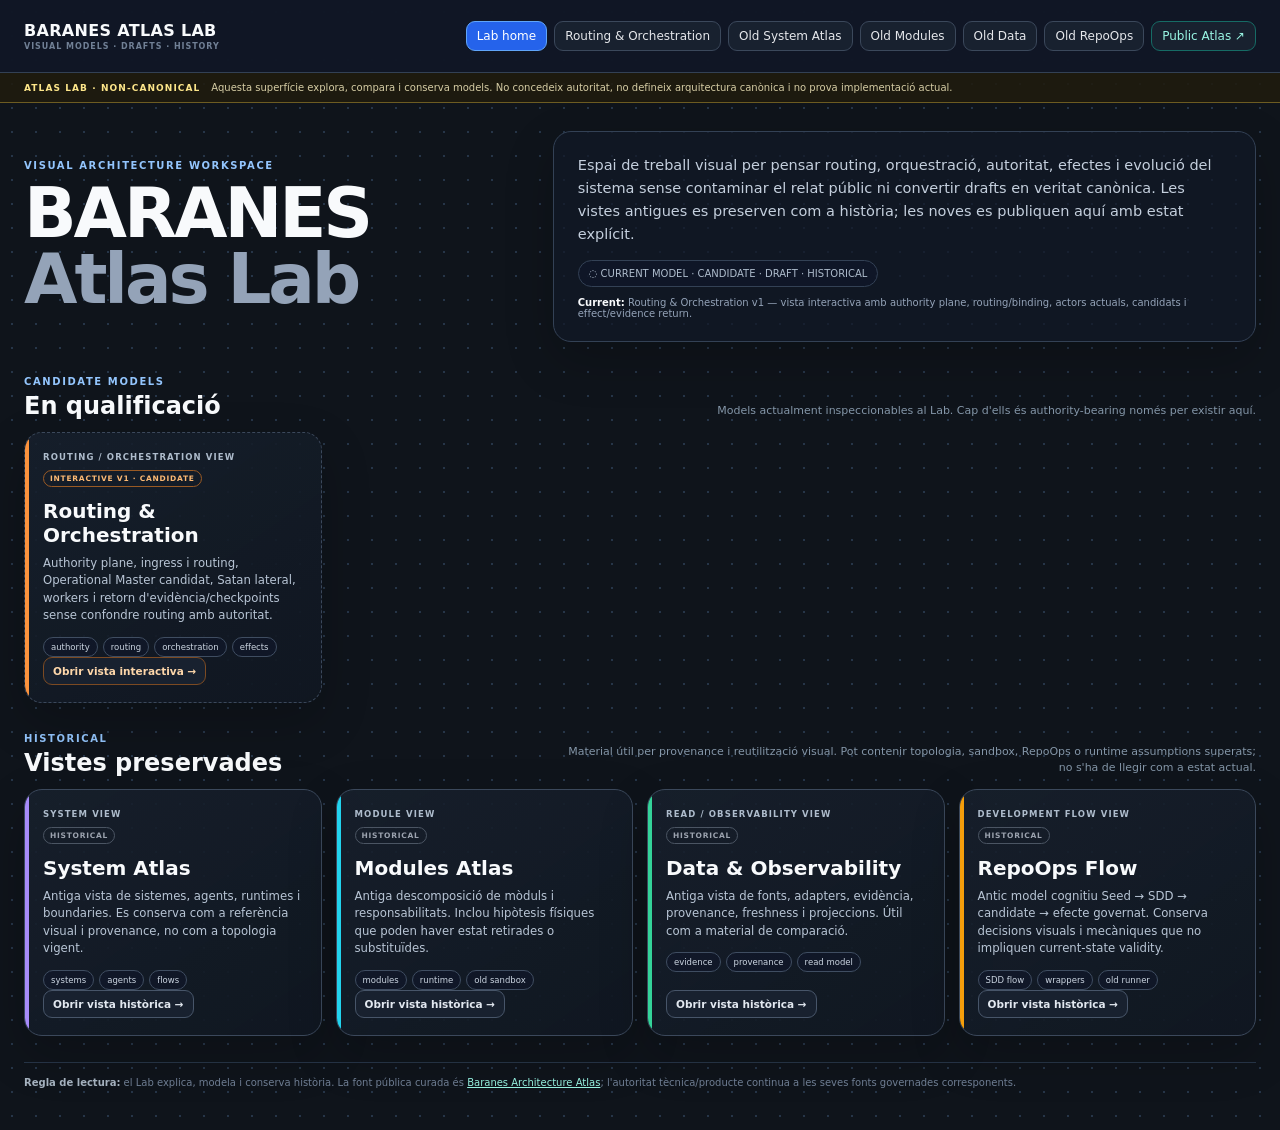
==== commit ab437423: "Link Routing & Orchestration v1 from Atlas Lab home" ====
--- a/index.html
+++ b/index.html
@@ -16,16 +16,16 @@
 </style>
 </head>
 <body>
-<header class="top"><div class="topin"><div class="brand">BARANES ATLAS LAB<small>VISUAL MODELS · DRAFTS · HISTORY</small></div><nav class="nav"><a class="active" href="./index.html">Lab home</a><a href="./react-flow-test.html">Old System Atlas</a><a href="./modules-atlas.html">Old Modules</a><a href="./data-observability.html">Old Data</a><a href="./repoops-flow.html">Old RepoOps</a><a class="public" href="https://magronxo.github.io/baranes-site/atlas/">Public Atlas ↗</a></nav></div></header>
+<header class="top"><div class="topin"><div class="brand">BARANES ATLAS LAB<small>VISUAL MODELS · DRAFTS · HISTORY</small></div><nav class="nav"><a class="active" href="./index.html">Lab home</a><a href="./routing-orchestration.html">Routing &amp; Orchestration</a><a href="./react-flow-test.html">Old System Atlas</a><a href="./modules-atlas.html">Old Modules</a><a href="./data-observability.html">Old Data</a><a href="./repoops-flow.html">Old RepoOps</a><a class="public" href="https://magronxo.github.io/baranes-site/atlas/">Public Atlas ↗</a></nav></div></header>
 <div class="notice"><div class="noticein"><b>ATLAS LAB · NON-CANONICAL</b><span>Aquesta superfície explora, compara i conserva models. No concedeix autoritat, no defineix arquitectura canònica i no prova implementació actual.</span></div></div>
 <main>
-<section class="hero"><div><div class="eyebrow">VISUAL ARCHITECTURE WORKSPACE</div><h1>BARANES<br><span>Atlas Lab</span></h1></div><div class="intro"><p>Espai de treball visual per pensar routing, orquestració, autoritat, efectes i evolució del sistema sense contaminar el relat públic ni convertir drafts en veritat canònica. Les vistes antigues es preserven com a història; les noves es publicaran aquí amb estat explícit.</p><div class="note">◌ CURRENT MODEL · CANDIDATE · DRAFT · HISTORICAL</div><div class="next"><b>Next:</b> Routing &amp; Orchestration — primera vista nova, separant authority plane, routing plane, orchestration i effect/evidence return.</div></div></section>
+<section class="hero"><div><div class="eyebrow">VISUAL ARCHITECTURE WORKSPACE</div><h1>BARANES<br><span>Atlas Lab</span></h1></div><div class="intro"><p>Espai de treball visual per pensar routing, orquestració, autoritat, efectes i evolució del sistema sense contaminar el relat públic ni convertir drafts en veritat canònica. Les vistes antigues es preserven com a història; les noves es publiquen aquí amb estat explícit.</p><div class="note">◌ CURRENT MODEL · CANDIDATE · DRAFT · HISTORICAL</div><div class="next"><b>Current:</b> Routing &amp; Orchestration v1 — vista interactiva amb authority plane, routing/binding, actors actuals, candidats i effect/evidence return.</div></div></section>
 
 <div class="groups">
 <section>
-  <div class="group-head"><div><div class="section-label">CANDIDATE MODELS</div><h2>En construcció</h2></div><p>Aquí apareixeran els models que estem qualificant. Cap d'ells és authority-bearing només per existir al Lab.</p></div>
+  <div class="group-head"><div><div class="section-label">CANDIDATE MODELS</div><h2>En qualificació</h2></div><p>Models actualment inspeccionables al Lab. Cap d'ells és authority-bearing només per existir aquí.</p></div>
   <div class="views">
-    <article class="card candidate"><div class="kind">ROUTING / ORCHESTRATION VIEW</div><span class="status candidate">NEXT · CANDIDATE</span><h2>Routing &amp; Orchestration</h2><p>Authority plane, ingress i routing, Operational Master candidat, Satan lateral, workers i retorn d'evidència/checkpoints sense confondre routing amb autoritat.</p><div class="chips"><span class="chip">authority</span><span class="chip">routing</span><span class="chip">orchestration</span><span class="chip">effects</span></div><span class="open">Vista pendent →</span></article>
+    <article class="card candidate"><div class="kind">ROUTING / ORCHESTRATION VIEW</div><span class="status candidate">INTERACTIVE V1 · CANDIDATE</span><h2>Routing &amp; Orchestration</h2><p>Authority plane, ingress i routing, Operational Master candidat, Satan lateral, workers i retorn d'evidència/checkpoints sense confondre routing amb autoritat.</p><div class="chips"><span class="chip">authority</span><span class="chip">routing</span><span class="chip">orchestration</span><span class="chip">effects</span></div><a class="open" href="./routing-orchestration.html">Obrir vista interactiva →</a></article>
   </div>
 </section>
 
